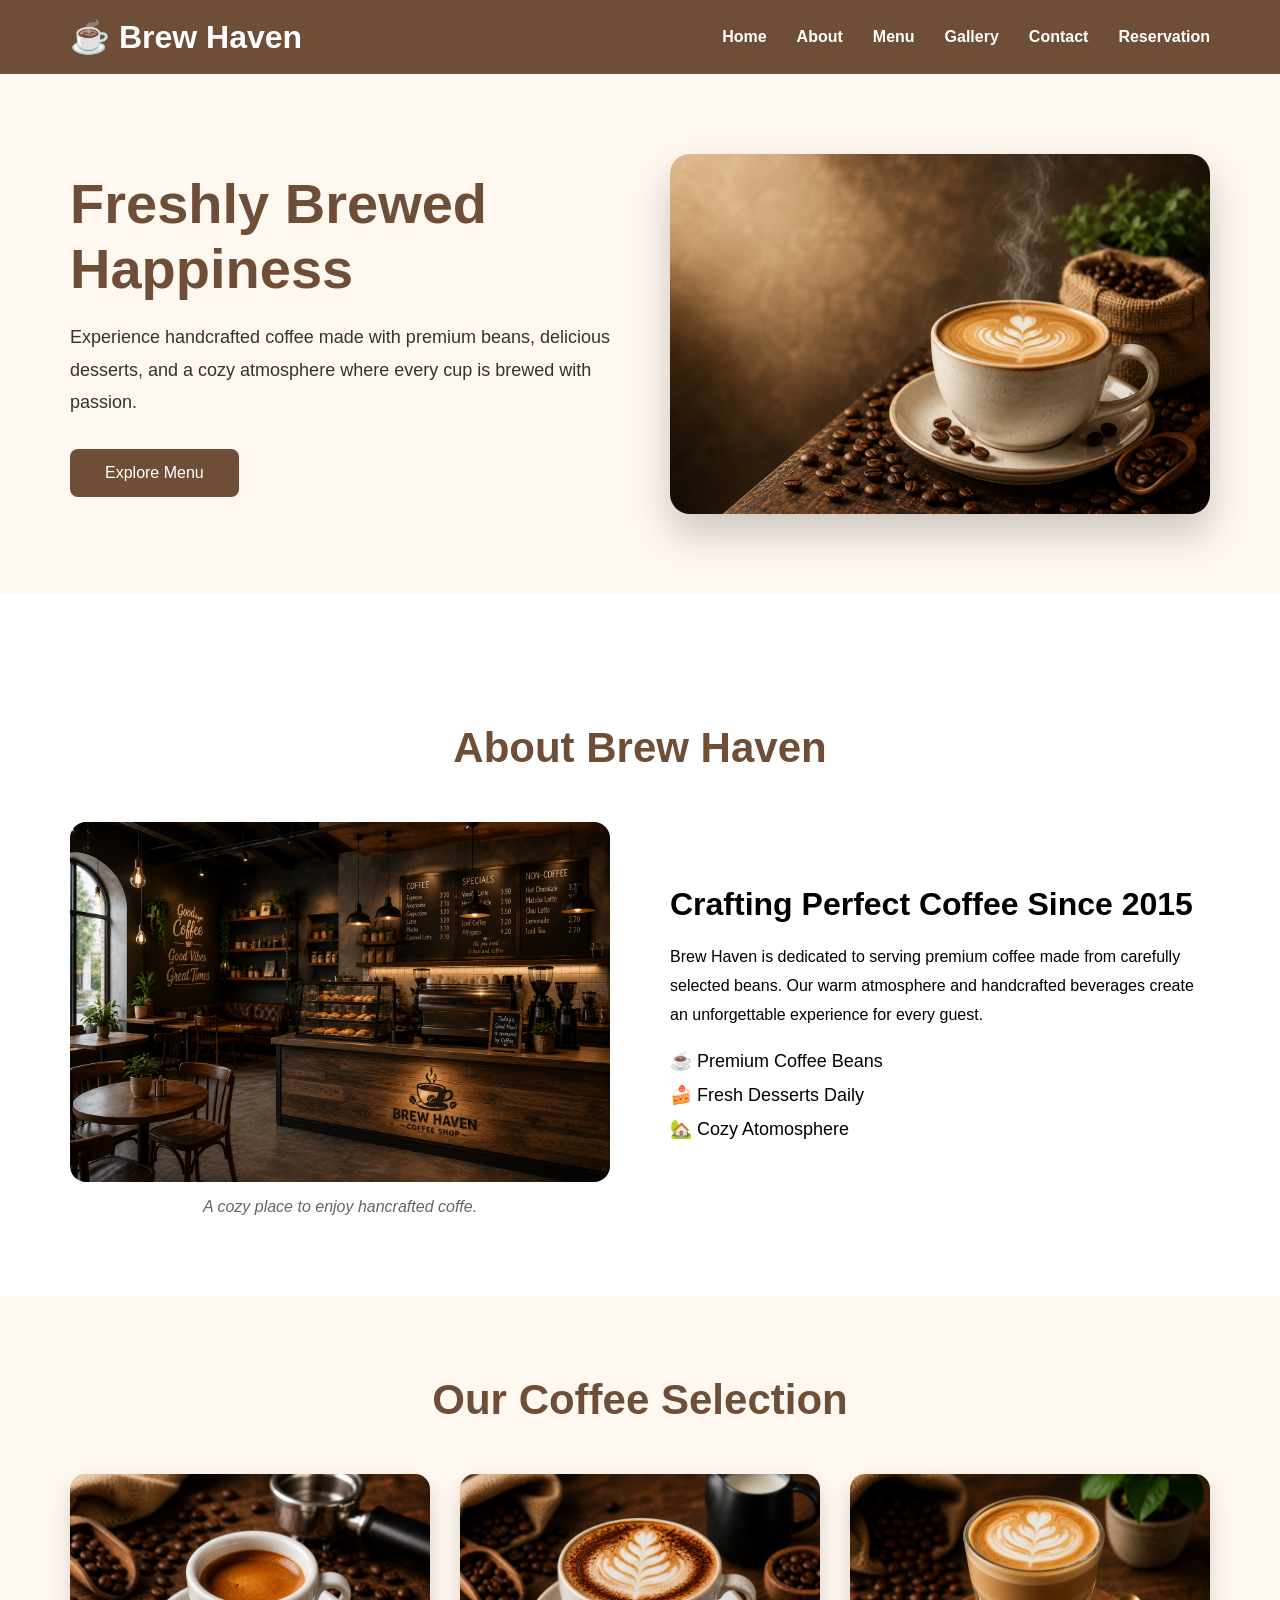
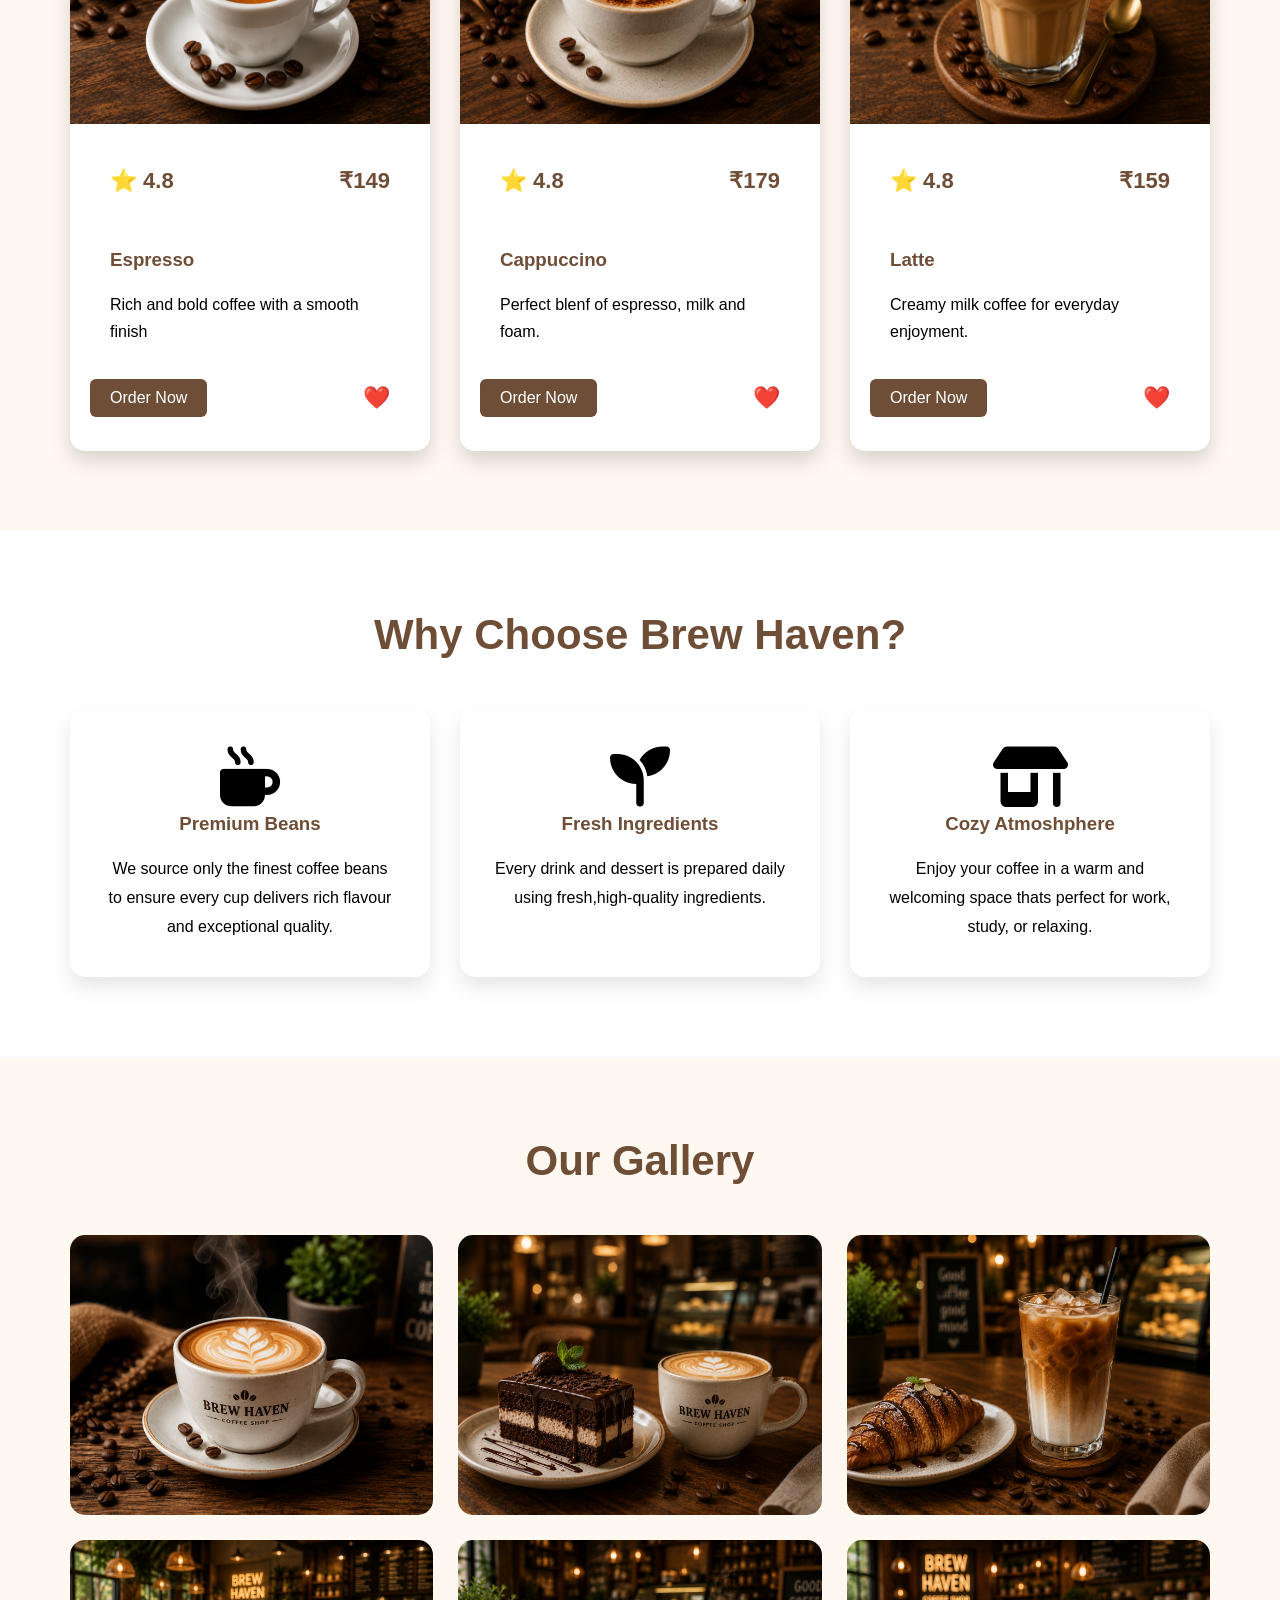
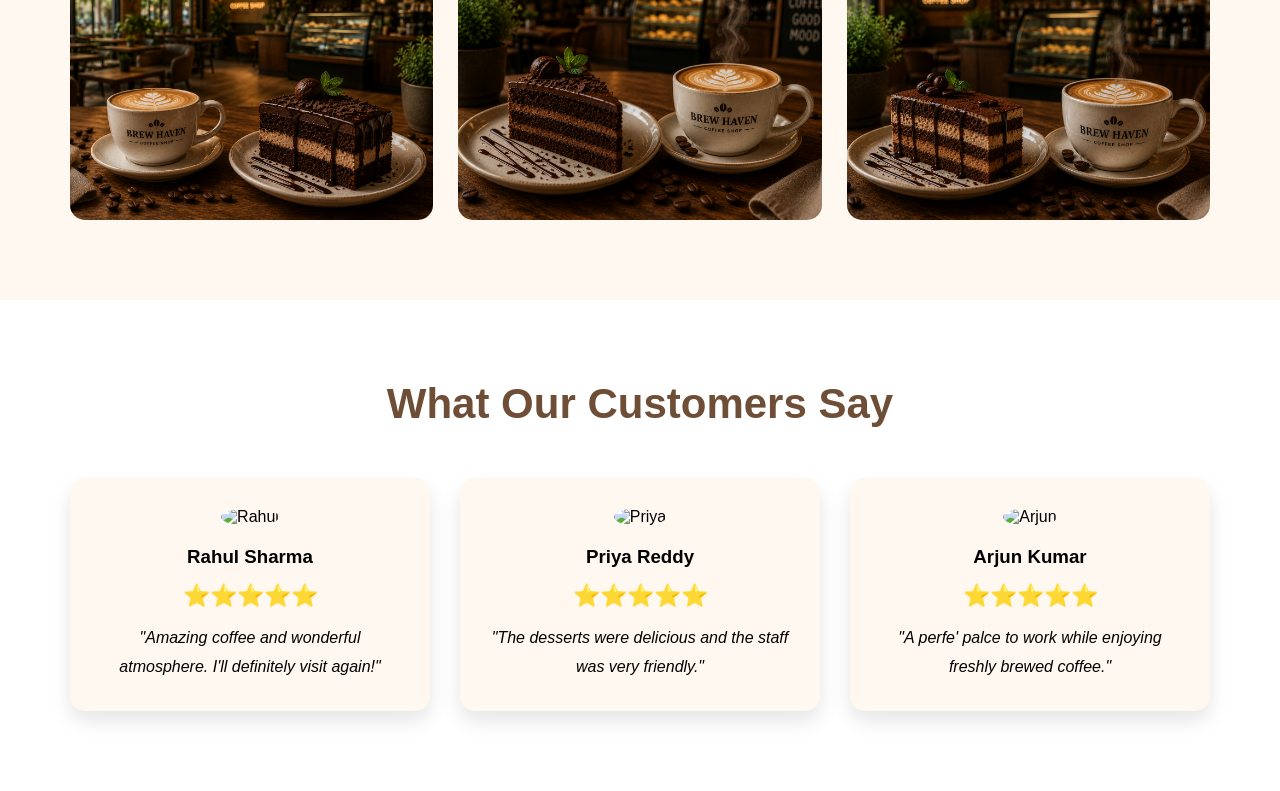
==== index.html @ 947d4f45 "feat: Added testimonials section layout" ====
<!DOCTYPE html>
<html lang="en">

<head>
    <!--Character Encoding-->
    <meta charset="UTF-8">

    <!--Responsive Design-->
    <meta name="viewport" content="width=device-width, initial-scale=1.0">

    <!--Website Title-->
    <title>Brew Haven | Coffe Shop</title>

    <!--CSS File-->
    <link rel="stylesheet" href="css/style.css">

    <!-- Font Awesome Icons -->
    <link rel="stylesheet"
      href="https://cdnjs.cloudflare.com/ajax/libs/font-awesome/6.7.2/css/all.min.css">

</head>

<body>

    <!-- =======================
           Header Section
        ======================= -->

    <header>
        <div class="logo">
            <h1>☕ Brew Haven</h1>
        </div>
        <nav>
            <ul>
                <li><a href="index.html">Home</a></li>
                <li><a href="about.html">About</a></li>
                <li><a href="menu.html">Menu</a></li>
                <li><a href="gallery.html">Gallery</a></li>
                <li><a href="contact.html">Contact</a></li>
                <li><a href="reservation.html">Reservation</a></li>
            </ul>
        </nav>
    </header>


    <!-- =======================
           Hero Section
        ======================= -->

    <section class="hero">

        <!-- Left Side-->
        <div class="hero-content">

            <h2>Freshly Brewed Happiness</h2>

            <p>
                Experience handcrafted coffee made with premium beans,
                delicious desserts, and a cozy atmosphere where every cup
                is brewed with passion.
            </p>

            <a href="menu.html" class="btn">
                Explore Menu
            </a>
        </div>

        <!-- Right Side-->
        <div class="hero-image">

            <img src="images/herobanner.png" alt="Cup of Coffee">

        </div>
    </section>

    <!-- =======================
           ABOUT SECTION
        ======================= -->

    <section class="about">

        <h2>About Brew Haven</h2>

        <article class="about-container">

            <figure class="about-image">

                <img src="images/about.png" alt="Coffee Shop Interior" />

                <figcaption>
                    A cozy place to enjoy hancrafted coffe.
                </figcaption>

            </figure>

            <div class="about-content">

                <h3>Crafting Perfect Coffee Since 2015</h3>

                <p>
                    Brew Haven is dedicated to serving premium coffee made from
                    carefully selected beans. Our warm atmosphere and handcrafted
                    beverages create an unforgettable experience for every guest.
                </p>

                <ul>

                    <li>☕ Premium Coffee Beans</li>

                    <li>🍰 Fresh Desserts Daily</li>

                    <li>🏡 Cozy Atomosphere</li>

                </ul>

            </div>

        </article>


    </section>


    <!-- =======================
           MENU SECTION
        ======================= -->

    <section class="menu">

        <h2>Our Coffee Selection</h2>

        <div class="menu-grid">

            <div class="menu-card">

                <img src="images/espresso.png" alt="Espresso" />

                <div class="menu-content">

                    <div class="menu-info">

                        <span class="rarting">⭐ 4.8</span>

                        <span class="price">₹149</span>

                    </div>

                    <h3>Espresso</h3>

                    <p>Rich and bold coffee with a smooth finish</p>

                    <div class="menu-footer">

                        <a href="#" class="order-btn">
                            Order Now
                        </a>

                        <span class="heart">❤️</span>

                    </div>

                </div>

            </div>

            <div class="menu-card">

                <img src="images/cappuccino.png" alt="Cappuccino" />

                <div class="menu-content">

                    <div class="menu-info">

                        <span class="rarting">⭐ 4.8</span>

                        <span class="price">₹179</span>

                    </div>

                    <h3>Cappuccino</h3>

                    <p>Perfect blenf of espresso, milk and foam.</p>

                    <div class="menu-footer">

                        <a href="#" class="order-btn">
                            Order Now
                        </a>

                        <span class="heart">❤️</span>

                    </div>

                </div>

            </div>

            <div class="menu-card">

                <img src="images/latte.png" alt="Latte" />

                <div class="menu-content">

                    <div class="menu-info">

                        <span class="rarting">⭐ 4.8</span>

                        <span class="price">₹159</span>

                    </div>

                    <h3>Latte</h3>

                    <p>Creamy milk coffee for everyday enjoyment.</p>

                    <div class="menu-footer">

                        <a href="#" class="order-btn">
                            Order Now
                        </a>

                        <span class="heart">❤️</span>

                    </div>

                </div>

            </div>


        </div>


    </section>

    <!-- =======================
                WHY CHOOSE US
          ======================= -->


    <section class="features">

        <h2>Why Choose Brew Haven?</h2>

        <div class="feature-container">

            <article class="feature-card">

                <div class="feature-icon">
                    <i class="fa-solid fa-mug-hot"></i>
                </div>

                <h3>Premium Beans</h3>

                <p>
                    We source only the finest coffee beans to ensure every cup
                    delivers rich flavour and exceptional quality.
                </p>
            </article>

            <article class="feature-card">

                <div class="feature-icon">
                    <i class="fa-solid fa-seedling"></i>
                </div>

                <h3>Fresh Ingredients</h3>

                <p>
                    Every drink and dessert is prepared daily
                    using fresh,high-quality ingredients.
                </p>


            </article>

            <article class="feature-card">

                <div class="feature-icon">
                    <i class="fa-solid fa-shop"></i>
                </div>

                <h3>Cozy Atmoshphere</h3>

                <p>
                    Enjoy your coffee in a warm and welcoming space
                    thats perfect for work, study, or relaxing.
                </p>

            </article>

        </div>

    </section>


        <!-- =======================
               GALLERY SECTION
        ======================= -->

        <section class="gallery">

            <h2>Our Gallery</h2>

            <div class="gallery-grid">


                <figure class="gallery-item">

                    <img src="./images/gallery1.png" alt="Coffee Cup"/>

                    <div class="overlay">

                        <h3>Coffee Cup</h3>

                    </div>

                </figure>

                <figure class="gallery-item">

                    <img src="./images/gallery2.png" alt="Coffee Dessert"/>
                    
                    <div class="overlay">

                        <h3>Coffee Dessert</h3>

                    </div>

                </figure>

                <figure class="gallery-item">

                    <img src="./images/gallery3.png" alt="Coffee Shop"/>
                    
               <div class="overlay">

                        <h3>Coffee Shop</h3>

                    </div>
               
                </figure>

                <figure class="gallery-item">

                    <img src="./images/gallery4.png" alt="Barista"/>
                 
                    <div class="overlay">

                        <h3>Barista</h3>

                    </div>

                </figure>

                <figure class="gallery-item">

                    <img src="./images/gallery5.png" alt="Coffee Beans"/>
                    
                    <div class="overlay">

                        <h3>Coffee Beans</h3>

                    </div>

                </figure>

                <figure class="gallery-item">

                    <img src="./images/gallery6.png" alt="Interior"/>
                    
                    <div class="overlay">

                        <h3>Interior</h3>

                    </div>

                </figure>
            </div>

        </section>


      <!-- =======================
                TESTIMONIALS
        ======================= -->

        <section class="testimonials">

            <h2>What Our Customers Say</h2>

            <div class="testimonial-container">

                <article class="testimonial-card">

                    <img src="" alt="Rahul"/>

                    <h3>Rahul Sharma</h3>

                    <div class="stars">

                        ⭐⭐⭐⭐⭐

                    </div>

                <blockquote>

                    "Amazing coffee and wonderful atmosphere.
                    I'll definitely visit again!"

                </blockquote>

                </article>

                <article class="testimonial-card">

                    <img src="" alt="Priya"/>

                    <h3>Priya Reddy</h3>

                    <div class="stars">

                        ⭐⭐⭐⭐⭐

                    </div>

                <blockquote>

                    "The desserts were delicious and the
                    staff was very friendly."

                </blockquote>

                </article>

                <article class="testimonial-card">

                    <img src="" alt="Arjun"/>

                    <h3>Arjun Kumar</h3>

                    <div class="stars">

                        ⭐⭐⭐⭐⭐

                    </div>

                <blockquote>

                    "A perfe' palce to work while enjoying
                    freshly brewed coffee."

                </blockquote>

                </article>

            </div>

        </section>

</body>

</html>
---- css/style.css ----
/* =======================
        CSS RESET
======================== */

*{
    margin: 0;
    padding: 0;
    box-sizing: border-box  ;
}

body{
    font-family: Arial, Helvetica, sans-serif;
}

/* =======================
        CSS VARIABLES
======================== */

:root{
    --primary-color: #6F4E37;
    --secondary-color: #D4A373;
    --light-color: #FFF8F0;
    --dark-color: #2C1810;
    --text-color: #333333;
}

/* =======================
        HEADER
======================== */

header{
    background-color: var(--primary-color);
    display: flex;
    justify-content: space-between;
    align-items: center;
    padding: 18px 70px;
}

.logo h1{
    color: white;
    font-size: 32px;
}

/* =======================
        NAVIGATION
======================== */


nav ul {
    display: flex;
    justify-content: center;
    align-items: center;
    gap: 30px;
    list-style: none;
}

nav ul li a {
    text-decoration: none;
    color: white;
    font-weight: 600;
    transition: 0.3s;
}

/* =======================
        LOGO
======================== */

.logo{
    display: flex;
    align-items: center;
    gap: 12px;
}

.logo img {
    width: 48px;
    height: 48px;
    object-fit:contain;
}

/* =======================
       HERO SECTION
======================== */

.hero{
    display: flex;
    justify-content: space-between;
    align-items: center;
    padding: 80px 70px;
    gap:60px;
    background-color: var(--light-color);
    overflow: hidden;
}

.hero-content{
    flex:1;
}

.hero-image{
    flex:1;
}

.hero-image img {
    width: 100%;
    max-width: 550px;
    display:block;
    margin: auto;
    border-radius: 20px;
    box-shadow: 0 20px 40px rgba(0,0,0,0.2);
    transition: 0.4s;
}

.hero-content h2 {
    font-size: 56px;
    color: var(--primary-color);
    margin-bottom: 20px;
}

.hero-content p {
    font-size: 18px;
    line-height: 1.8;
    margin-bottom: 30px;
    color: var(--text-color);
}

.btn{
    display: inline-block;
    background-color: var(--primary-color);
    color: white;
    text-decoration: none;
    padding: 15px 35px;
    border-radius: 8px;
    transition: 0.3s;
}

.btn:hover{
    background-color: var(--dark-color);
    transform: translateY(-3px);
}

.hero-image img:hover{
    transform: scale(1.05);
}

/* =======================
       ABOUT SECTION
======================== */

.about{
    padding: 80px 70px;
    background-color: white;
}

.about h2{
    text-align: center;
    font-size: 42px;
    color: var(--primary-color);
    margin: 50px;
}

.about-container{
    display: flex;
    align-items: center;
    gap:60px;
}

.about-image,
.about-content{
flex: 1;
}

.about-image img{
    width: 100%;
    border-radius: 16px;
}

.about-image figcaption{
    margin-top: 12px;
    text-align: center;
    font-style: italic;
    color:#666;
}

.about-content h3{
    font-size: 32px;
    margin-bottom: 20px;
}

.about-content p{
    line-height: 1.8;
    margin-bottom: 20px;
}

.about-content ul{
    list-style: none;
}

.about-content li{
    margin-bottom: 12px;
    font-size: 18px;
}


/* =======================
       MENU SECTION
======================== */

.menu{
    padding: 80px 70px;
    background-color: var(--light-color);
}

.menu h2{
    text-align: center;
    color: var(--primary-color);
    font-size: 42px;
    margin-bottom: 50px;
}

.menu-grid{
    display:grid;
    grid-template-columns: repeat(3,1fr);
    gap:30px
}

.menu-card{
    background-color: white;
    border-radius: 15px;
    overflow: hidden;
    box-shadow: 0 10px 20px rgba(0,0,0,0.15);
    transition: 0.3s;
}

.menu-card:hover{
    transform: translateY(-10px);
}

.menu-card img{
    width: 100%;
    height: 250px;
    object-fit:cover;

}

.menu-card h3{
    padding: 20px;
    color: var(--primary-color);
}

.menu-card p{
    padding: 0 20px;
    line-height: 1.7;
}

.menu-card span{
    display: block;
    padding: 20px;
    font-size: 22px;
    font-weight: bold;
    color: var(--primary-color);
}


/* =======================
    MENU CARD CONTENT
======================== */

.menu-content{
    padding:20px;
}

.menu-info{
    display: flex;
    justify-content: space-between;
    align-items: center;
    margin-bottom: 15px;
}

.rating{
    color: #f4b400;
    font-weight: bold;
}

.price{
    color: var(--primary-color);
    font-size: 20px;
    font-weight: bold;
}

.menu-content p{
    margin-bottom: 20px;
    line-height: 1.7;
}

 .menu-footer{
    display: flex;
    justify-content: space-between;
    align-items: center;
 }

 .order-btn{
    background-color: var(--primary-color);
    color:white;
    text-decoration: none;
    padding:10px 20px;
    border-radius: 6px;
    transition:0.3s;
 }

 .order-btn:hover{
    background-color: var(--dark-color);
 }

.heart{
    font-size: 22px;
    cursor: pointer;
}


/* =======================
     WHY CHOOSE US
======================== */

.features{
    padding:80px 70px;
    background-color: white;
}

.features h2 {
    text-align: center;
    color: var(--primary-color);
    font-size: 42px;
    margin-bottom: 50px;
}

.feature-container {
    display: flex;
    gap: 30px;
}

.feature-card {
    flex: 1;
    background: #fff;
    padding: 35px;
    border-radius: 15px;
    text-align: center;
    box-shadow: 0 10px 20px rgba(0,0,0,0.1);
    transition: 0.3s;
}

.feature-card:hover {
    transform: translateY(-10px);
}

.feature-icon {
    font-size: 60px;
    color:var(--primary-color)
    margin-bottom: 20px;
    transition:0.3s;
}

.feature-card:hover .feature-icon{
    transform: scale(1.2);
}

.feature-card h3 {
    color: var(--primary-color);
    margin-bottom: 20px;
}

.feature-card p {
    line-height: 1.8;
}


/* =======================
    GALLERY SECTION
======================== */

.gallery{
    padding: 80px 70px;
    background-color: var(--light-color);
}

.gallery h2{
    text-align: center;
    font-size: 42px;
    color: var(--primary-color);
    margin-bottom: 50px;
}

.gallery-grid{
    display: grid;
    grid-template-columns: repeat(3,1fr);
    gap: 25px;
}

.gallery-item{
    overflow: hidden;
    border-radius: 15px;
    position: relative;
    cursor: pointer;
}

.overlay{
    position: absolute;
    bottom: 0;
    left:0;
    width: 100%;
    background:rgba(0,0,0,0.7);
    color: white;
    padding: 20px;
    opacity: 0;
    transform: translateY(100%);
    transition: 0.4s;
}

.gallery-item:hover .overlay{
    opacity: 1;
    transform: translateY(0);
}

.gallery-item img{
    width: 100%;
    height: 280px;
    object-fit: cover;
    display: block;
    transition: 0.5s;
}

.gallery-item:hover img{
    transform: scale(1.1);
}


/* =======================
       TESTIMONIALS
======================== */


.testimonials{
    padding: 80px 70px;
    background: white;
}

.testimonials h2{
    text-align: center;
    font-size: 42px;
    color: var(--primary-color);
    margin-bottom: 50px;
}

.testimonial-container{
    display: flex;
    gap: 30px;
}

.testimonial-card{
    flex: 1;
    background-color: var(--light-color);
    padding: 30px;
    text-align: center;
    border-radius: 15px;
    box-shadow: 0 10px 20px rgba(0,0,0,0.1);
    transition: 0.3s;
}

.testimonial-card:hover{
    transform: translateY(-10px);
}

.testimonial-card img{
    width: 100%;
    height: 100px;
    border-radius: 50%;
    object-fit: cover;
    margin-bottom: 20px;
}

.stars{
    color:gold;
    font-size: 22px;
    margin:15px 0;
}

blockquote{
    font-style: italic;
    line-height: 1.8;
}

/* =======================
    PAGE PLACEHOLDER
======================== */

.page-banner{
    padding: 120px 20px;
    text-align: center;
    background-color: var(--light-color);
}

.page-banner h2{
    font-size: 48px;
    color:var(--primary-color);
    margin-bottom: 20px;
}

.page-banner p{
    font-size: 20px;
}

footer{
    background-color: var(--primary-color);
    color: white;
    text-align: center;
    padding: 20px;
}
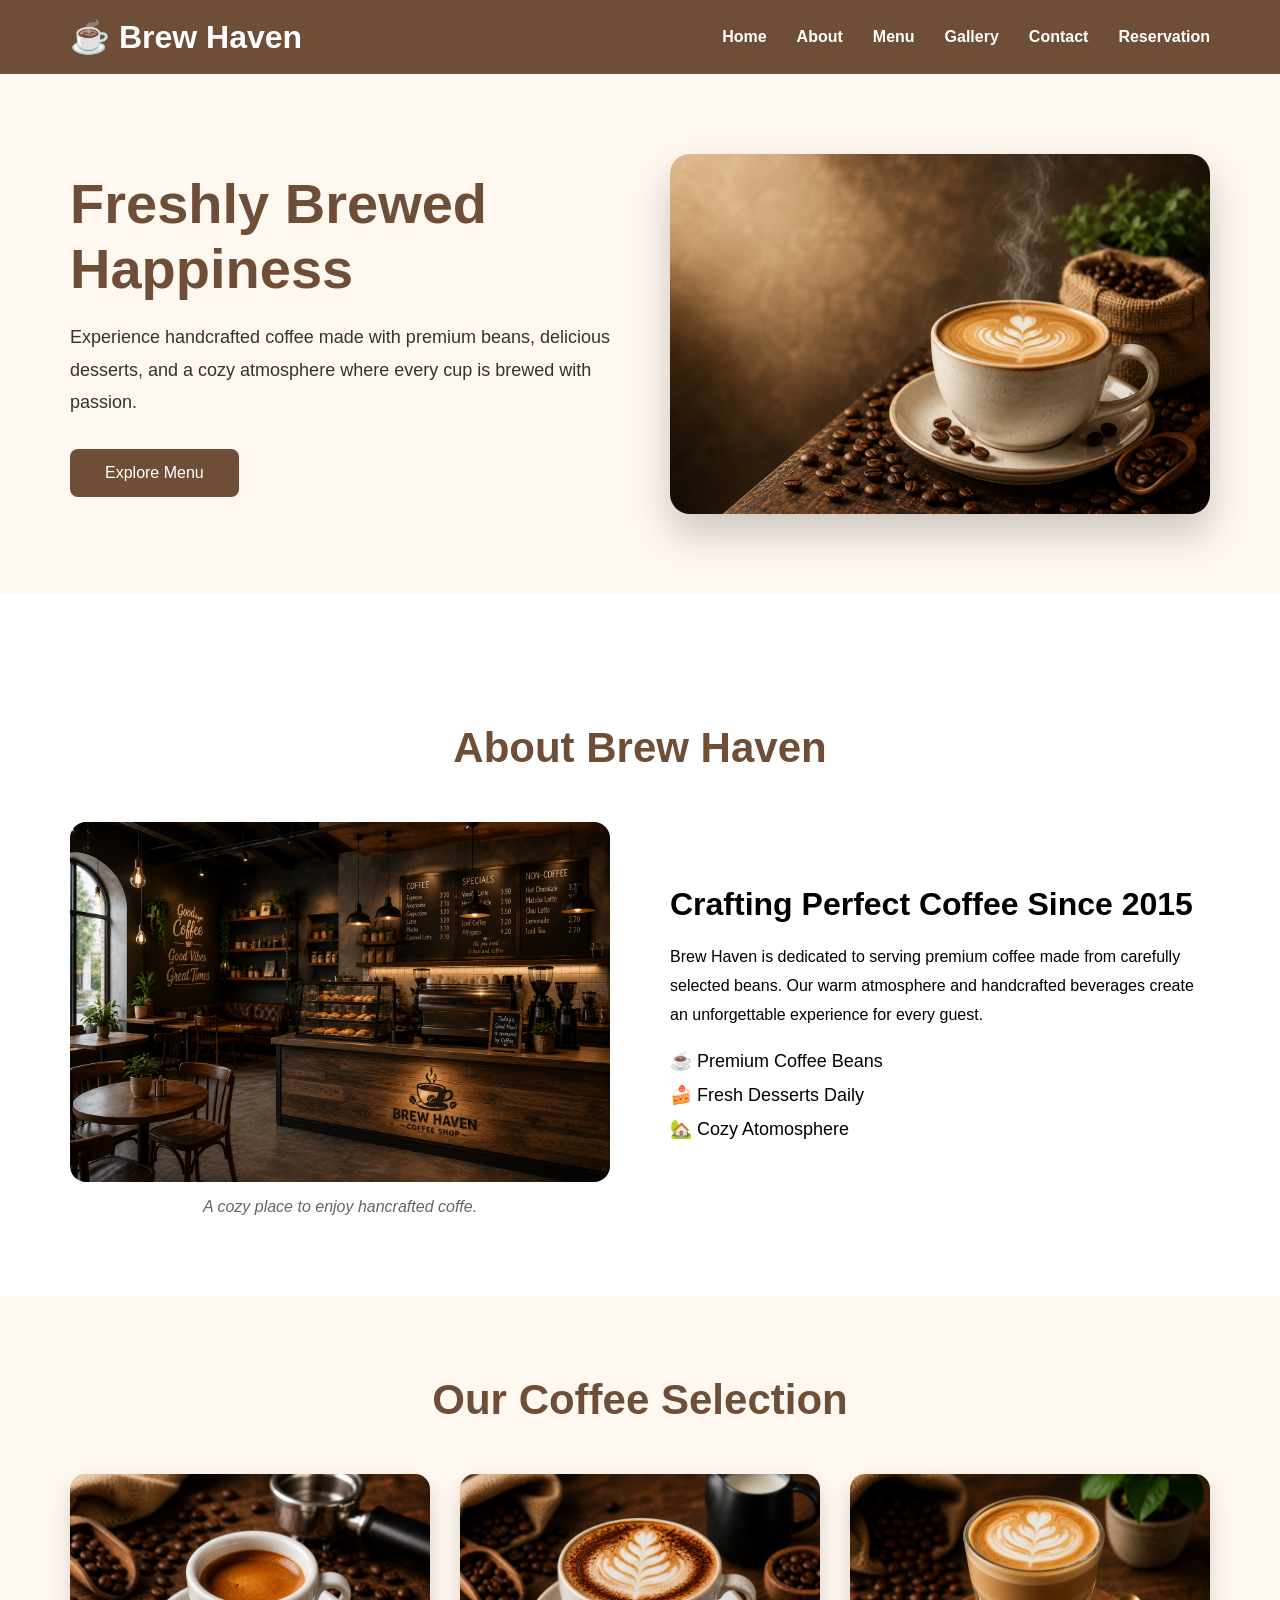
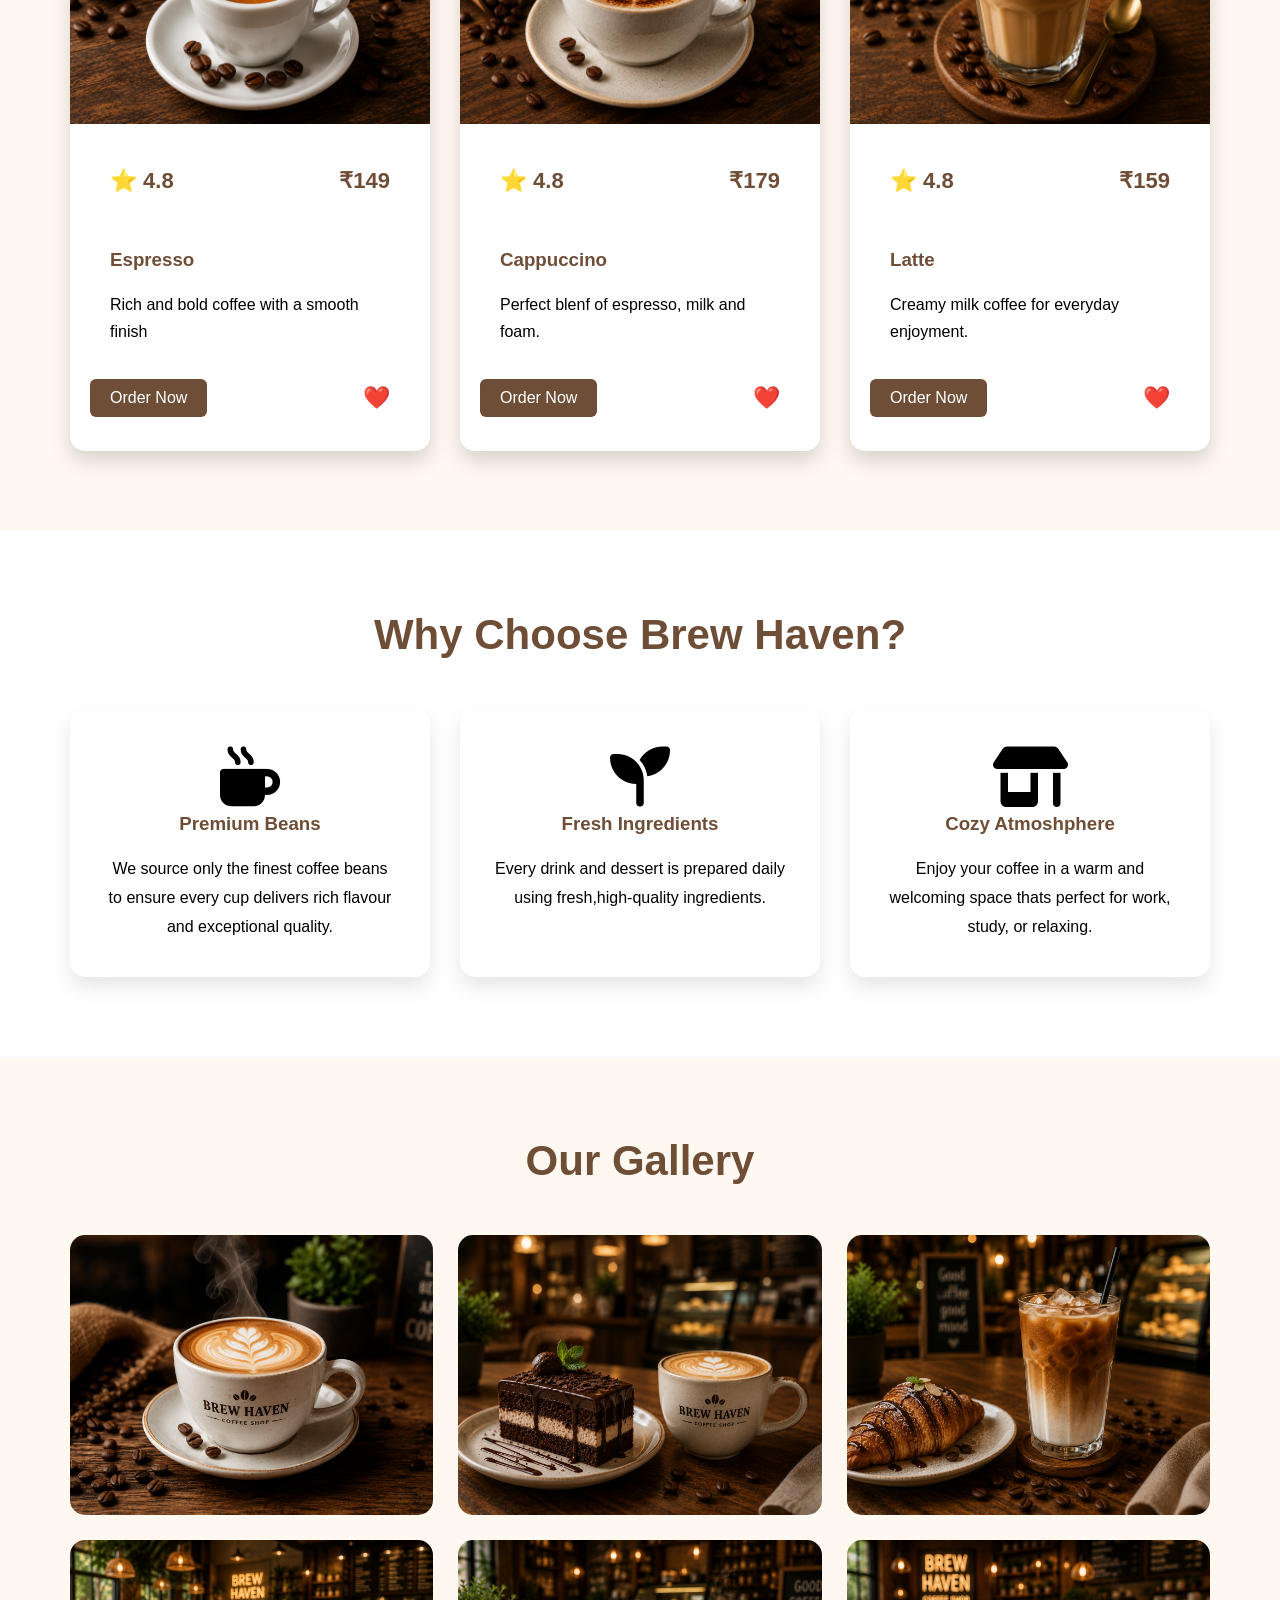
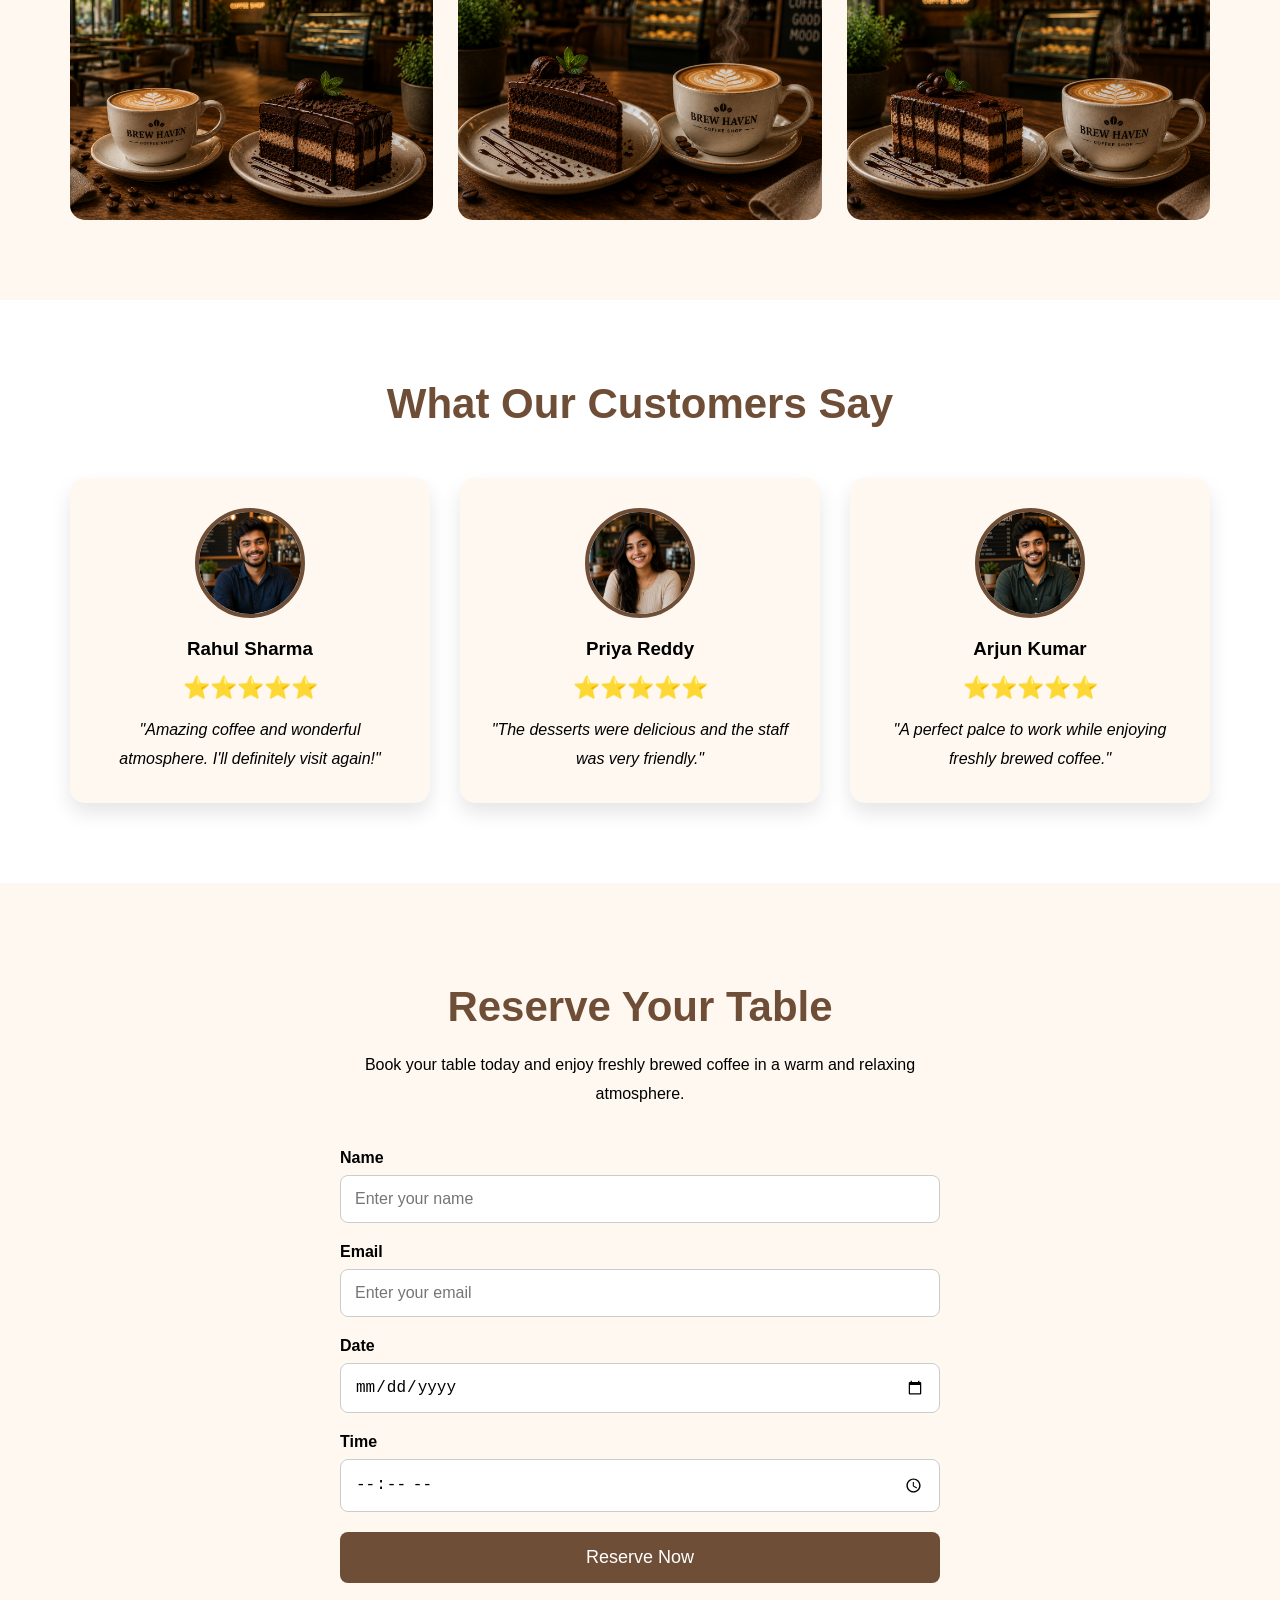
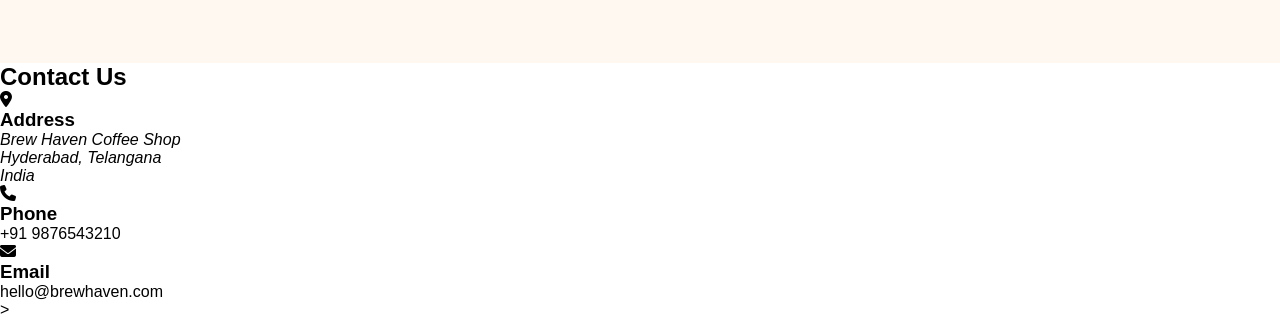
==== commit 3cdc0ef4: "feat: Added reservation preview section and customized testimonials" ====
--- a/index.html
+++ b/index.html
@@ -393,7 +393,7 @@
 
                 <article class="testimonial-card">
 
-                    <img src="" alt="Rahul"/>
+                    <img src="./images/customer1.png" alt="Rahul"/>
 
                     <h3>Rahul Sharma</h3>
 
@@ -414,7 +414,7 @@
 
                 <article class="testimonial-card">
 
-                    <img src="" alt="Priya"/>
+                    <img src="./images/customer2.png" alt="Priya"/>
 
                     <h3>Priya Reddy</h3>
 
@@ -435,7 +435,7 @@
 
                 <article class="testimonial-card">
 
-                    <img src="" alt="Arjun"/>
+                    <img src="./images/customer3.png" alt="Arjun"/>
 
                     <h3>Arjun Kumar</h3>
 
@@ -447,7 +447,7 @@
 
                 <blockquote>
 
-                    "A perfe' palce to work while enjoying
+                    "A perfect palce to work while enjoying
                     freshly brewed coffee."
 
                 </blockquote>
@@ -458,6 +458,95 @@
 
         </section>
 
+    <!-- =======================
+          RESERVATION PREVIEW
+        ======================= -->
+
+        <section class="reservation">
+
+            <h2>Reserve Your Table</h2>
+
+            <p>
+                Book your table today and enjoy freshly brewed coffee
+                in a warm and relaxing atmosphere.
+            </p>
+
+            <form class="reservation-form">
+
+                <label for-="name">Name</label>
+
+                <input type="text" id="name" placeholder="Enter your name"/>
+
+                <label for="email">Email</label>
+
+                <input type="email" id="email" placeholder="Enter your email"/>
+
+                <label for="date">Date</label>
+
+                <input type="date" id="date"/>
+
+                <label for="time">Time</label>
+
+                <input type="time" id="time"/>
+
+                <button type="submit">
+                    Reserve Now
+                </button>
+
+            </form>
+
+        </section>
+
+
+
+      <!-- =======================
+            CONTACT PREVIEW
+        ======================= -->
+
+        <section class="contact-preview">
+
+            <h2>Contact Us</h2>
+
+            <div class="contact-container">
+
+                <div class="contact-card">
+
+                    <i class="fa-solid fa-location-dot"></i>
+
+                    <h3>Address</h3>
+
+                    <address>
+                        Brew Haven Coffee Shop<br>
+                        Hyderabad, Telangana<br>
+                        India
+                    </address>
+
+                </div>
+
+                <div class="contact-card">
+
+                    <i class="fa-solid fa-phone"></i>
+
+                    <h3>Phone</h3>
+
+                    <p>+91 9876543210</p>
+
+                </div>
+
+                <div class="contact-card">
+
+                    <i class="fa-solid fa-envelope"></i>
+
+                    <h3>Email</h3>
+
+                    <p>hello@brewhaven.com</p>>
+
+                </div>
+
+            </div>
+
+        </section>
+
 </body>
 
 </html>
--- a/css/style.css
+++ b/css/style.css
@@ -466,14 +466,17 @@
 
 .testimonial-card:hover{
     transform: translateY(-10px);
+    box-shadow: 0 20px 40px rgba(0,0,0,0.15);
 }
 
 .testimonial-card img{
-    width: 100%;
-    height: 100px;
+    width: 110px;
+    height: 110px;
     border-radius: 50%;
     object-fit: cover;
-    margin-bottom: 20px;
+    margin:0 auto 20px;
+    display: block;
+    border:4px solid var(--primary-color);
 }
 
 .stars{
@@ -487,6 +490,67 @@
     line-height: 1.8;
 }
 
+
+/* =======================
+    RESERVATION PREVIEW
+======================== */
+
+.reservation{
+    padding: 80px 70px;
+    background: var(--light-color);
+}
+
+.reservation h2{
+    text-align: center;
+    font-size: 42px;
+    color: var(--primary-color);
+    padding: 20px;
+}
+
+.reservation p{
+    text-align: center;
+    max-width: 600px;
+    margin:0 auto 40px;
+    line-height: 1.8;
+}
+
+.reservation-form{
+    max-width: 600px;
+    margin: auto;
+}
+
+.reservation-form label{
+    display: block;
+    margin-bottom: 8px;
+    font-weight: bold;
+}
+
+.reservation-form input{
+    width: 100%;
+    padding:14px;
+    margin-bottom: 20px;
+    border:1px solid #ccc;
+    border-radius: 8px;
+    font-size: 16px;
+}
+
+.reservation-form button{
+    width: 100%;
+    padding: 15px;
+    background: var(--primary-color);
+    color: white;
+    border: none;
+    border-radius: 8px;
+    font-size: 18px;
+    cursor: pointer;
+    transition: 0.3s;
+}
+
+.reservation-form button:hover {
+    background: var(--dark-color);
+}
+
+
 /* =======================
     PAGE PLACEHOLDER
 ======================== */
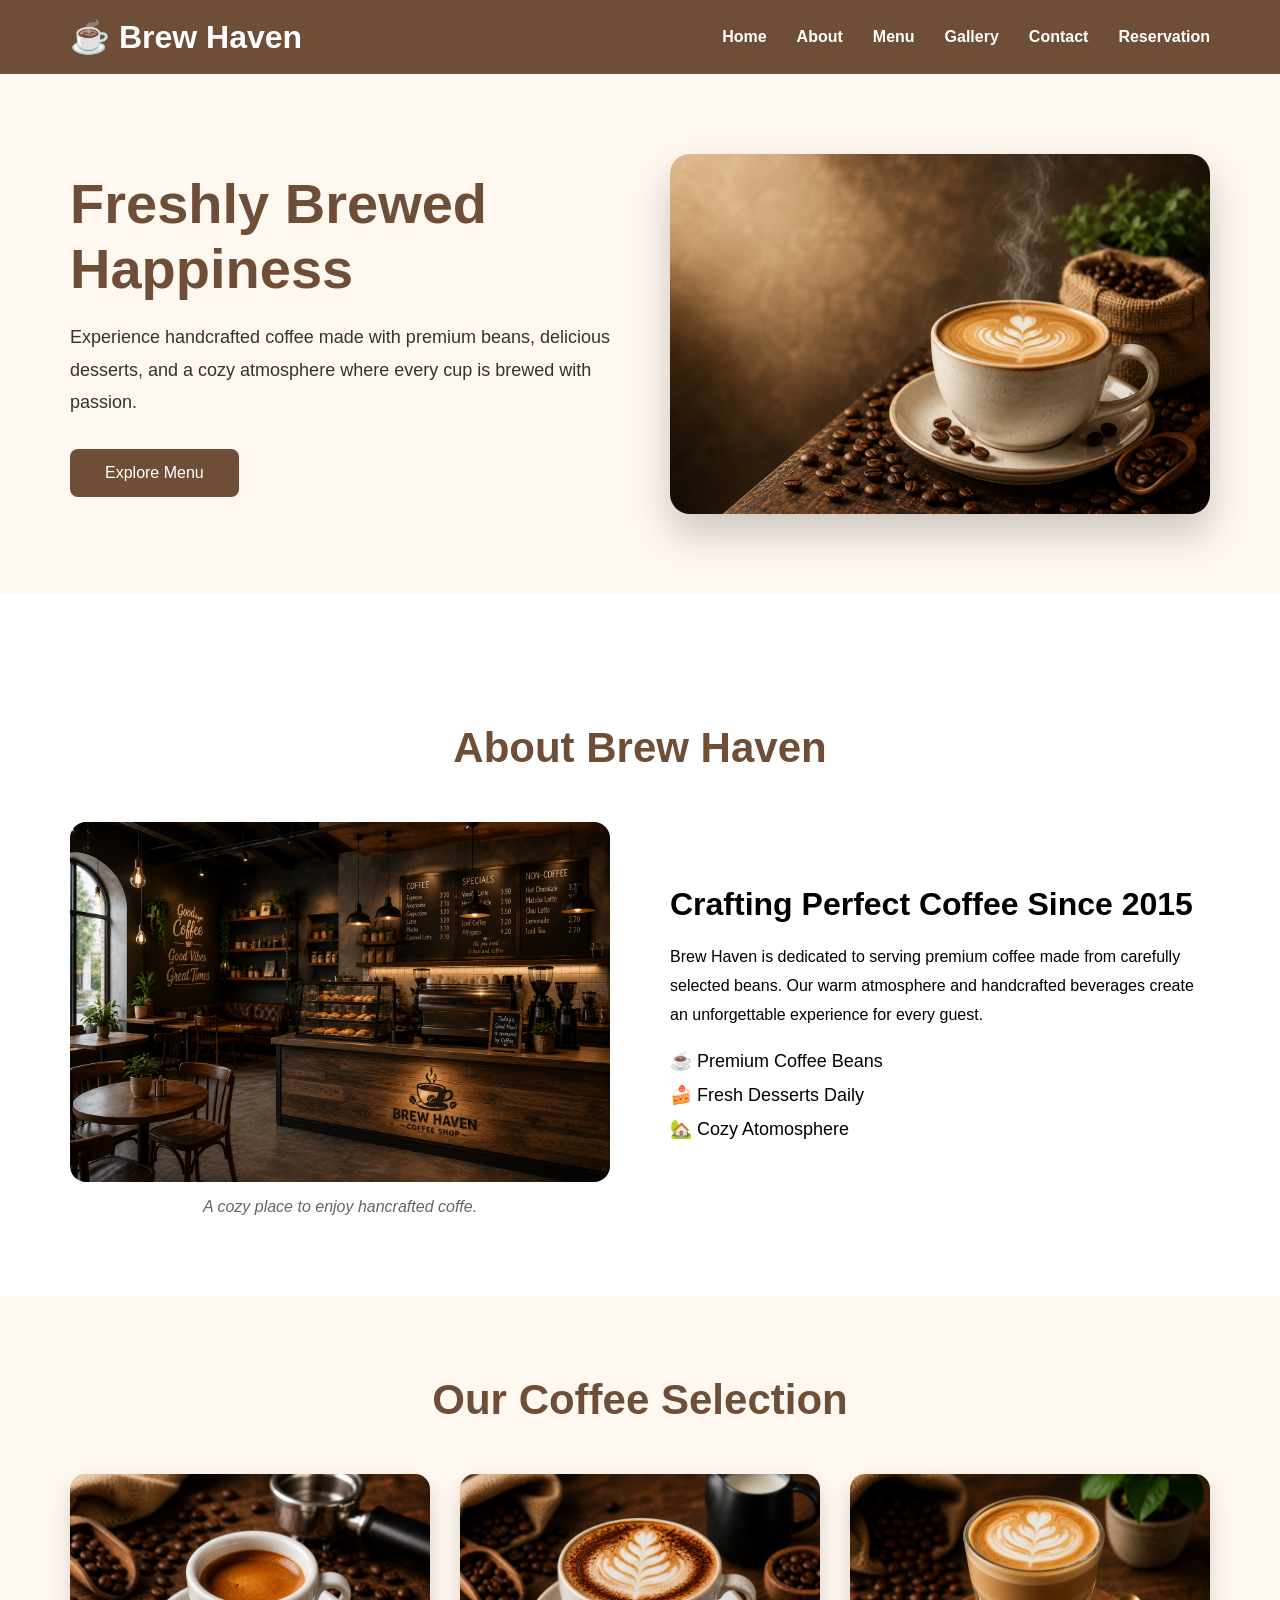
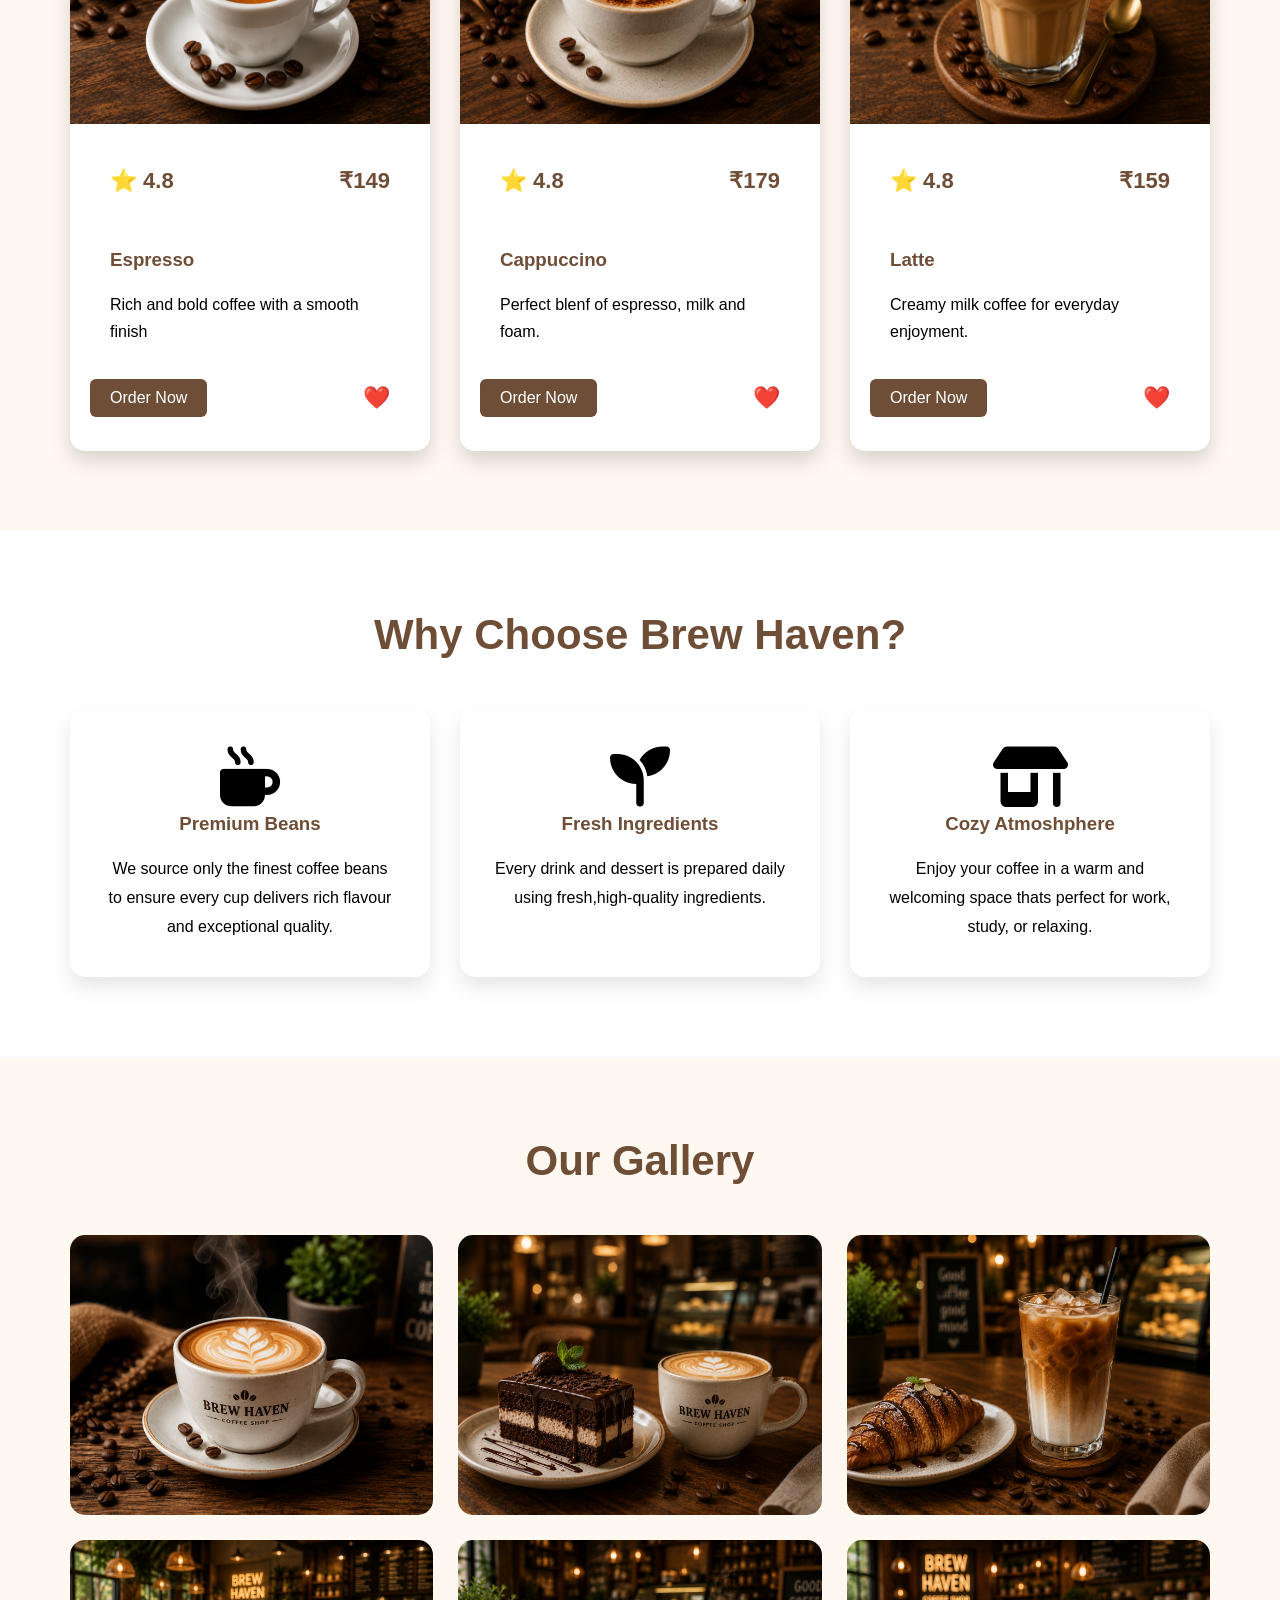
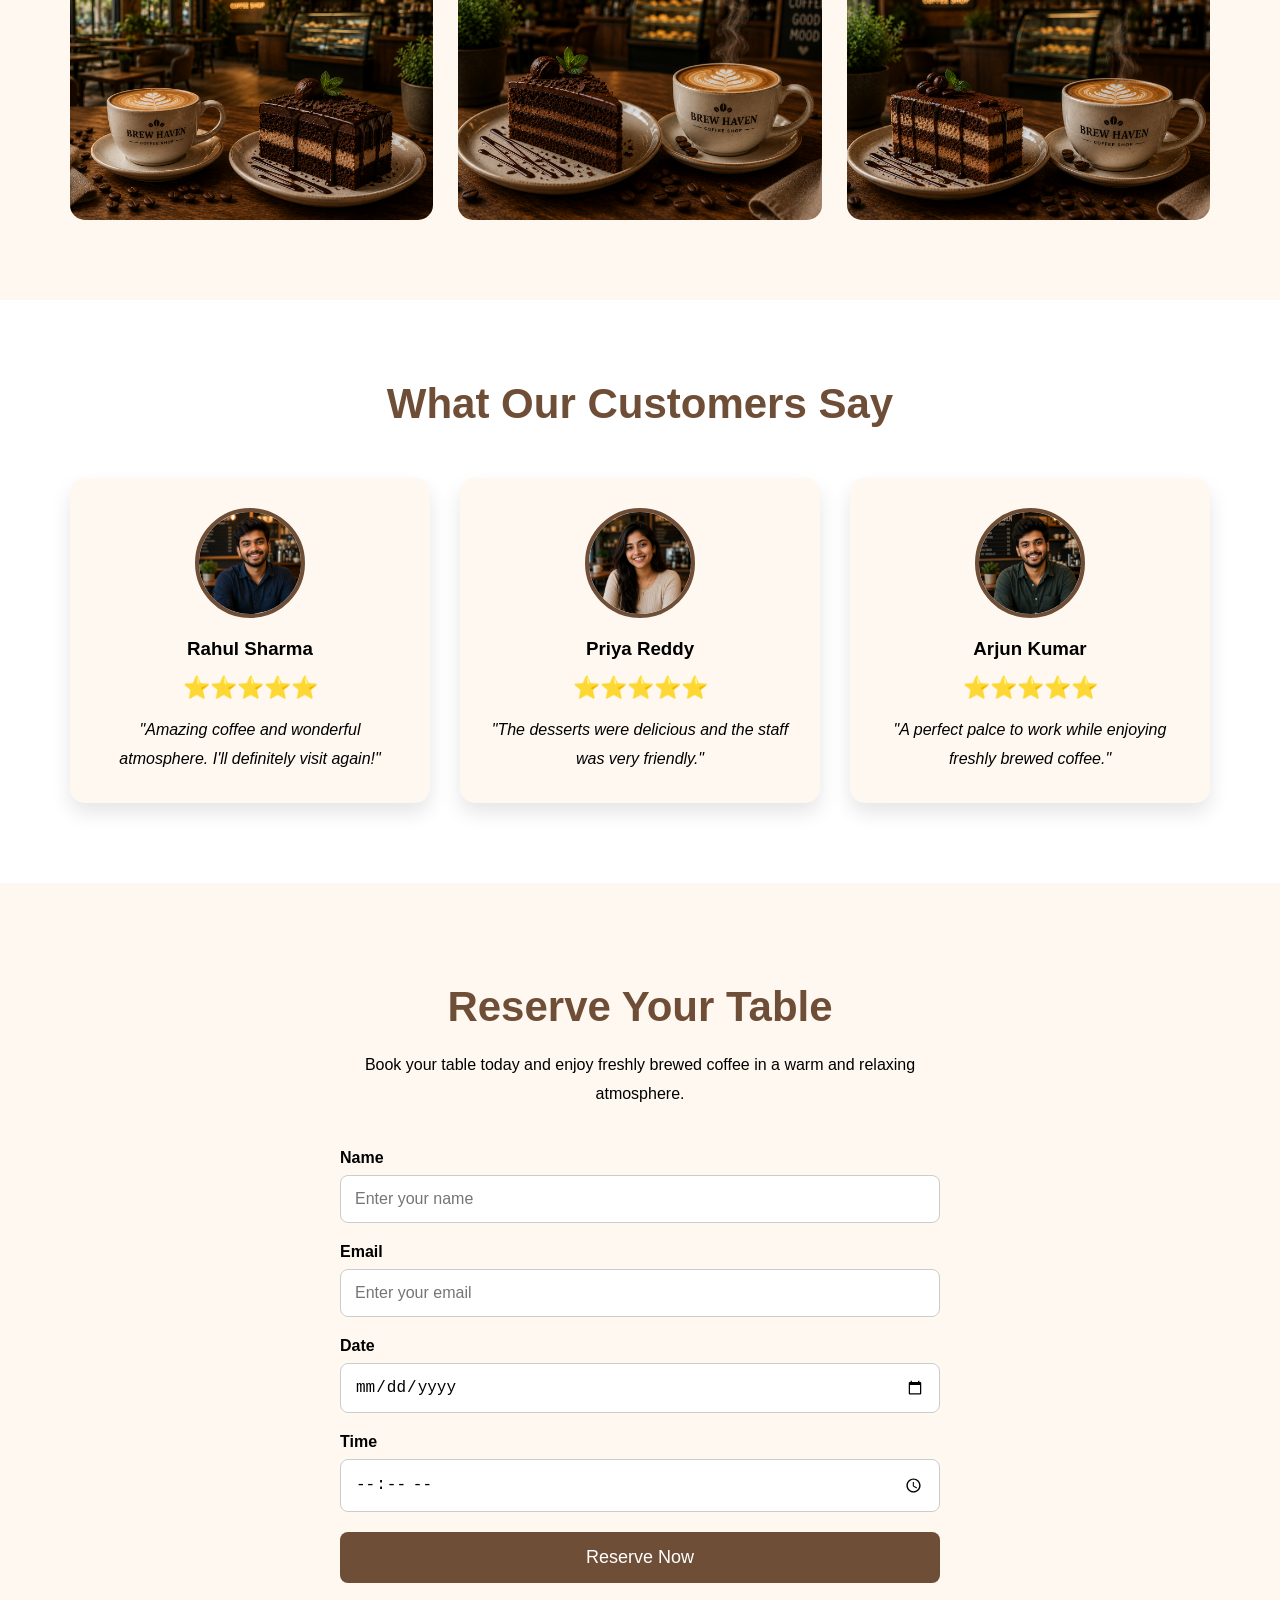
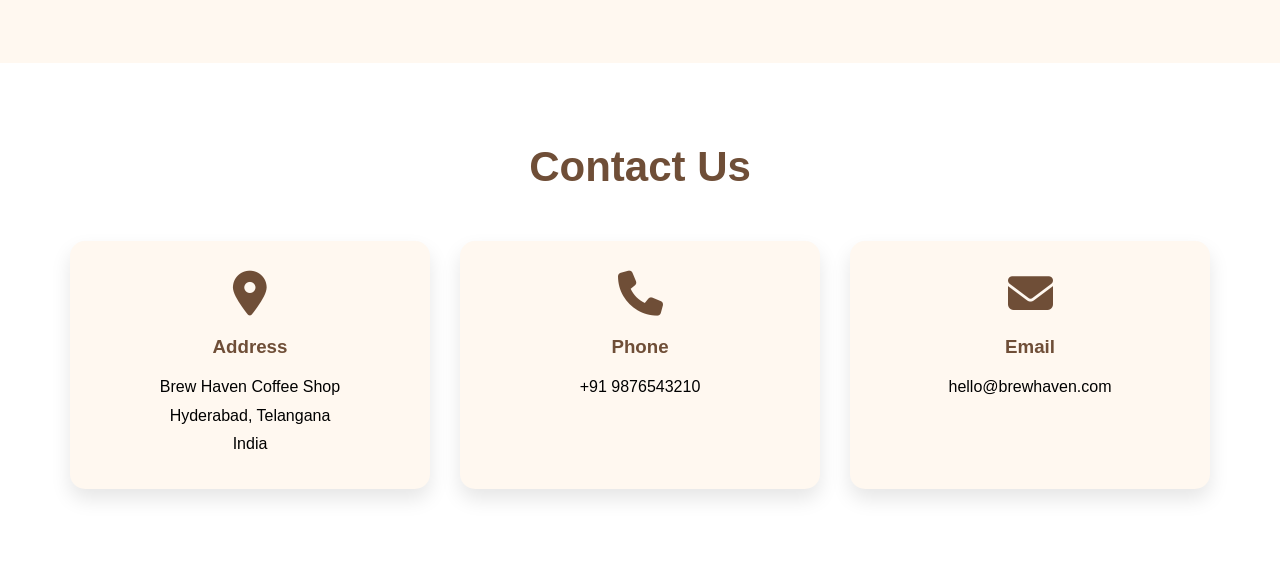
==== commit 42a281d9: "feat: Added contact preview section" ====
--- a/index.html
+++ b/index.html
@@ -539,7 +539,7 @@
 
                     <h3>Email</h3>
 
-                    <p>hello@brewhaven.com</p>>
+                    <p>hello@brewhaven.com</p>
 
                 </div>
 
--- a/css/style.css
+++ b/css/style.css
@@ -552,6 +552,58 @@
 
 
 /* =======================
+     CONTACT PREVIEW
+======================== */
+
+.contact-preview{
+    padding:80px 70px;
+    background: white;
+}
+
+.contact-preview h2{
+    text-align: center;
+    font-size: 42px;
+    margin-bottom: 50px;
+    color: var(--primary-color);
+}
+
+.contact-container{
+    display: flex;
+    justify-content: space-between;
+    gap: 30px;
+}
+
+.contact-card{
+    flex:1;
+    text-align: center;
+    padding: 30px;
+    background: var(--light-color);
+    border-radius: 15px;
+    box-shadow: 0 10px 20px rgba(0,0,0,0.1);
+    transition: 0.3s;
+}
+
+.contact-card:hover{
+    transform:translateY(-10px);
+}
+
+.contact-card i{
+    font-size: 45px;
+    color: var(--primary-color);
+    margin-bottom:20px;
+}
+
+.contact-card h3{
+    margin-bottom: 15px;
+    color: var(--primary-color);
+}
+
+.contact-card p,.contact-card address{
+    font-style: normal;
+    line-height: 1.8;
+}
+
+/* =======================
     PAGE PLACEHOLDER
 ======================== */
 
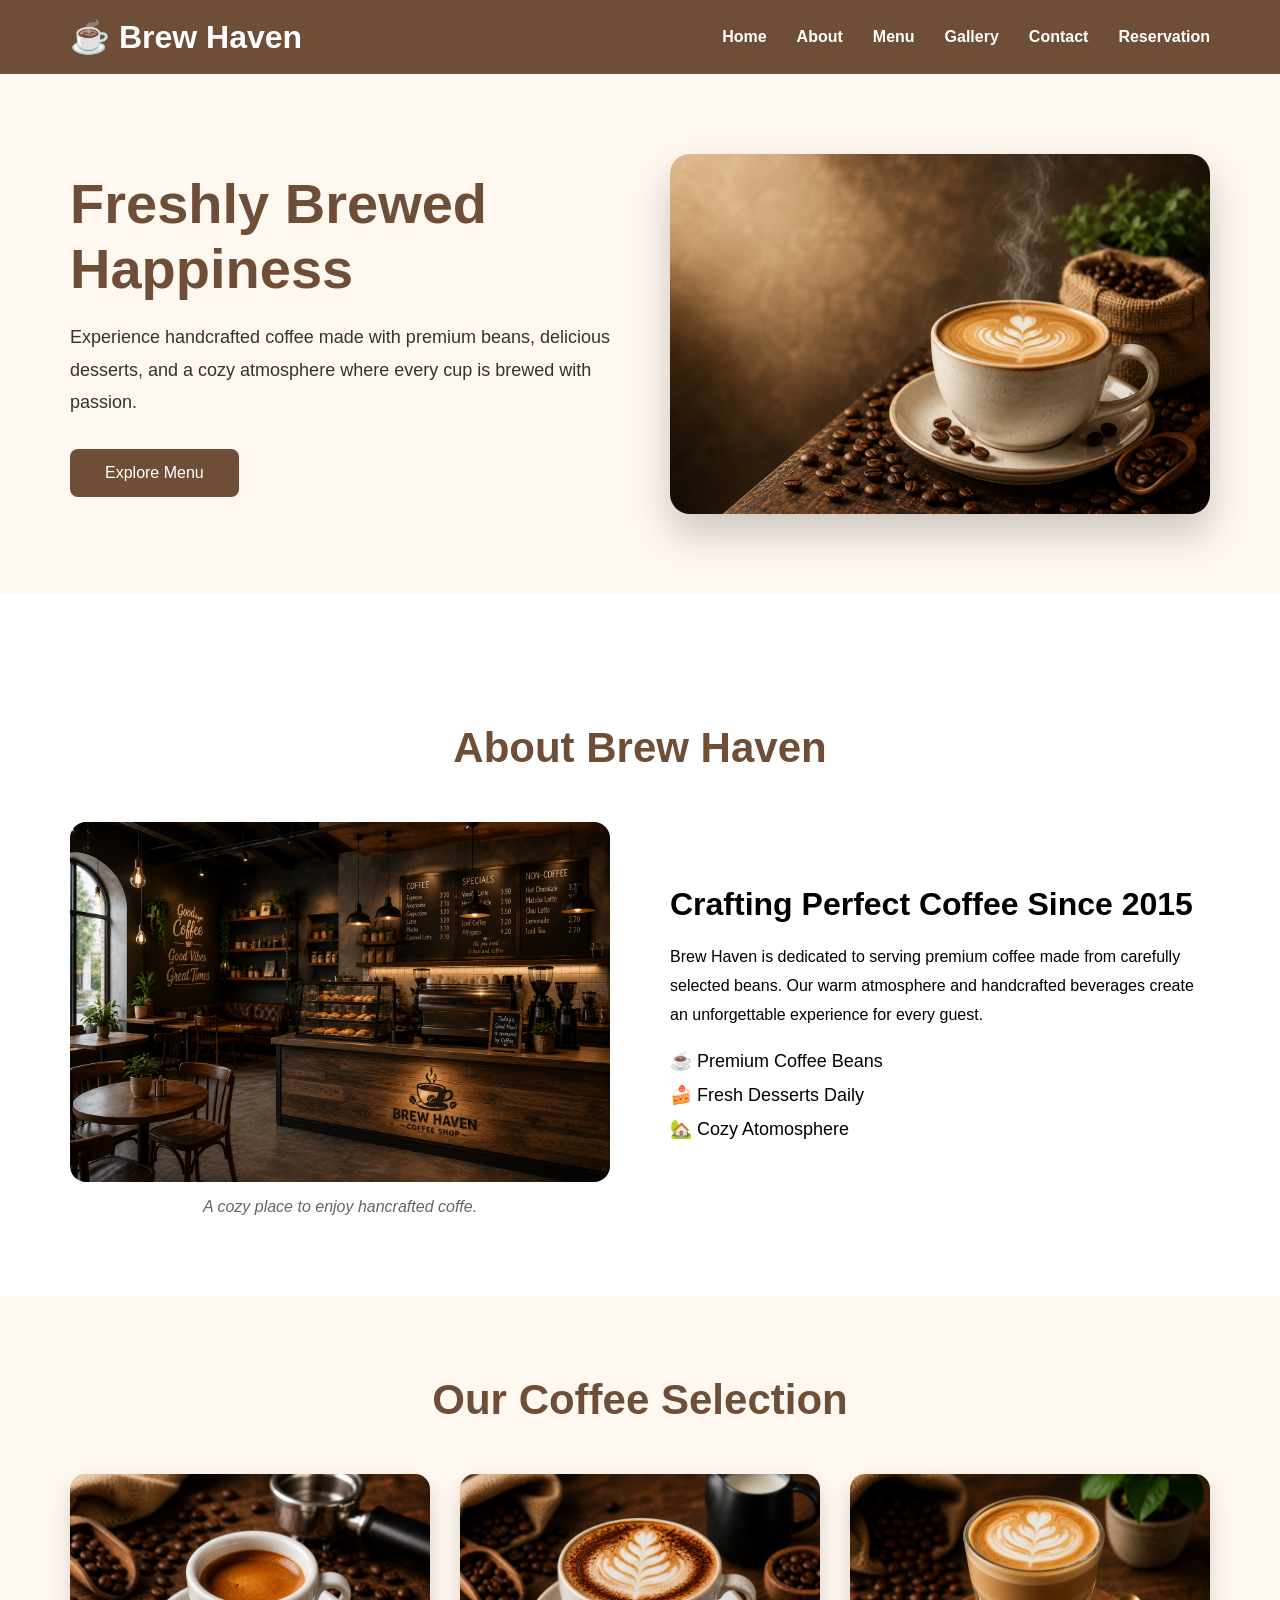
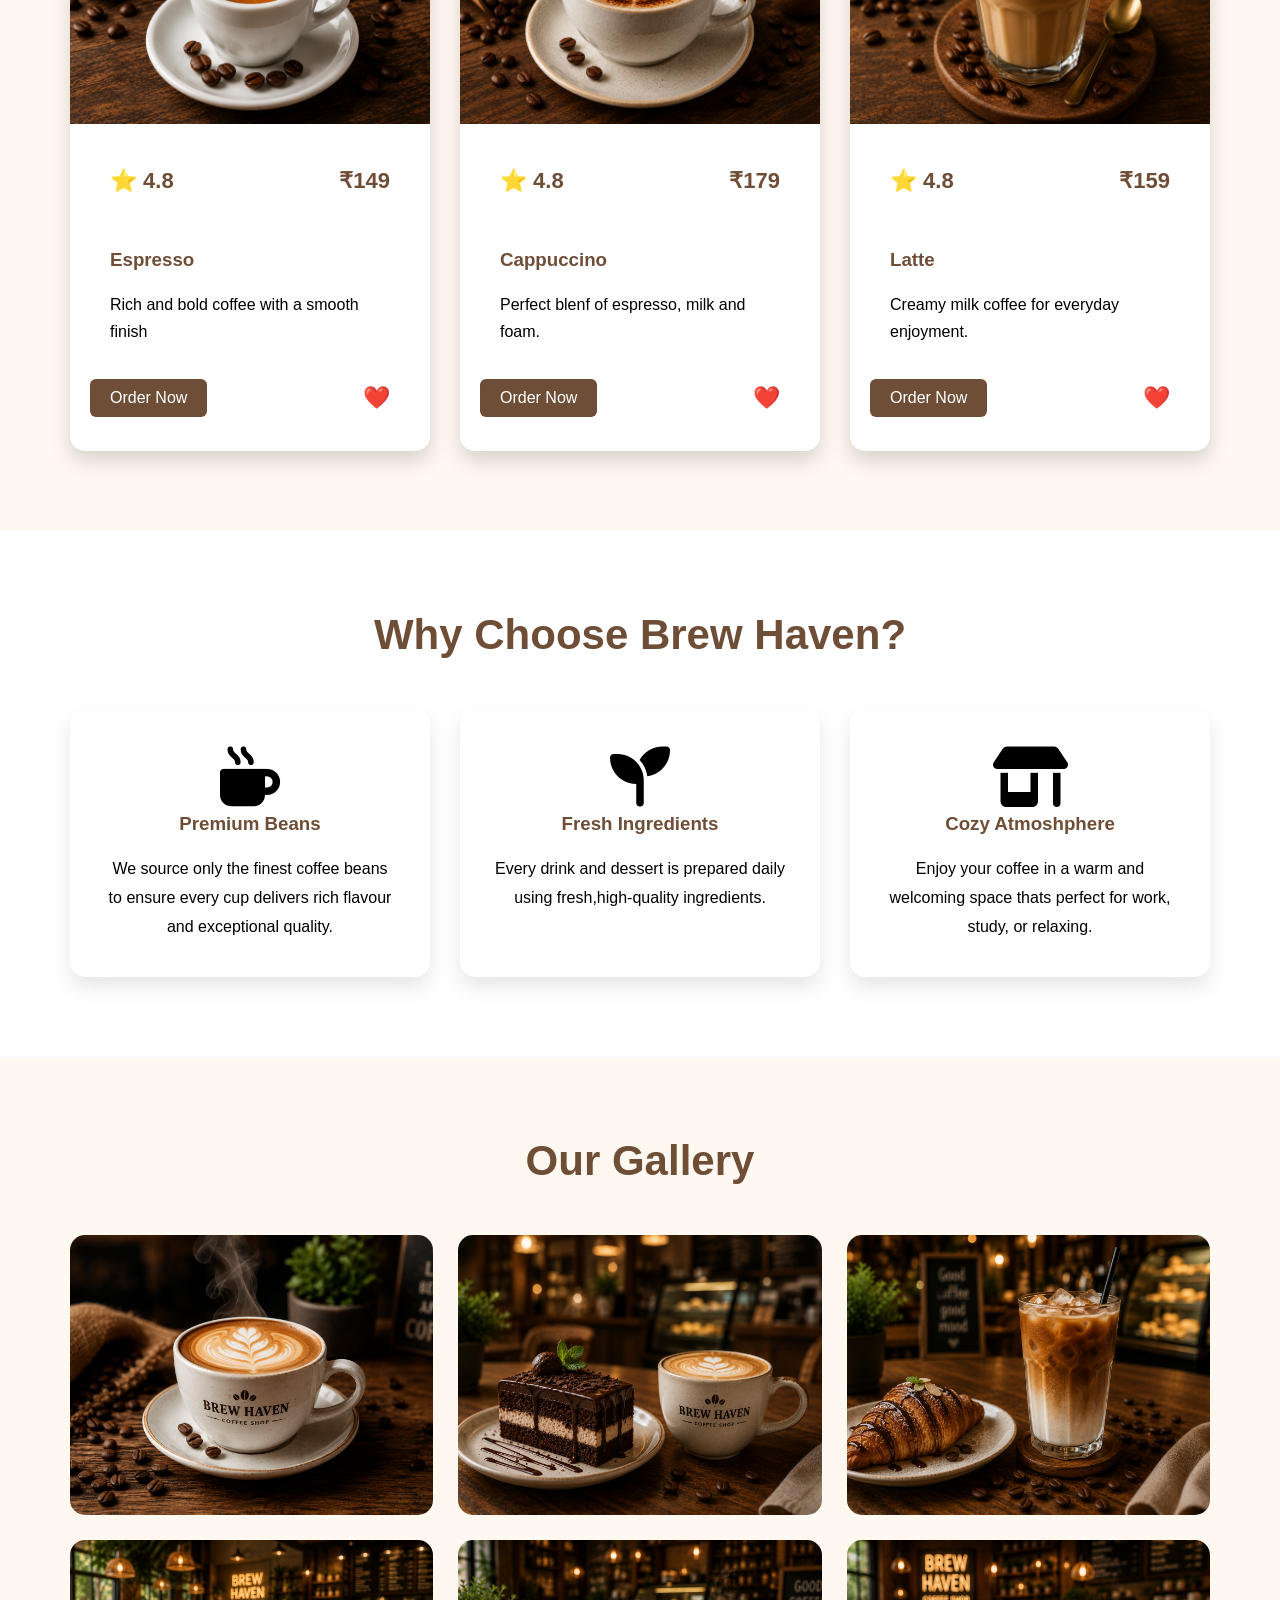
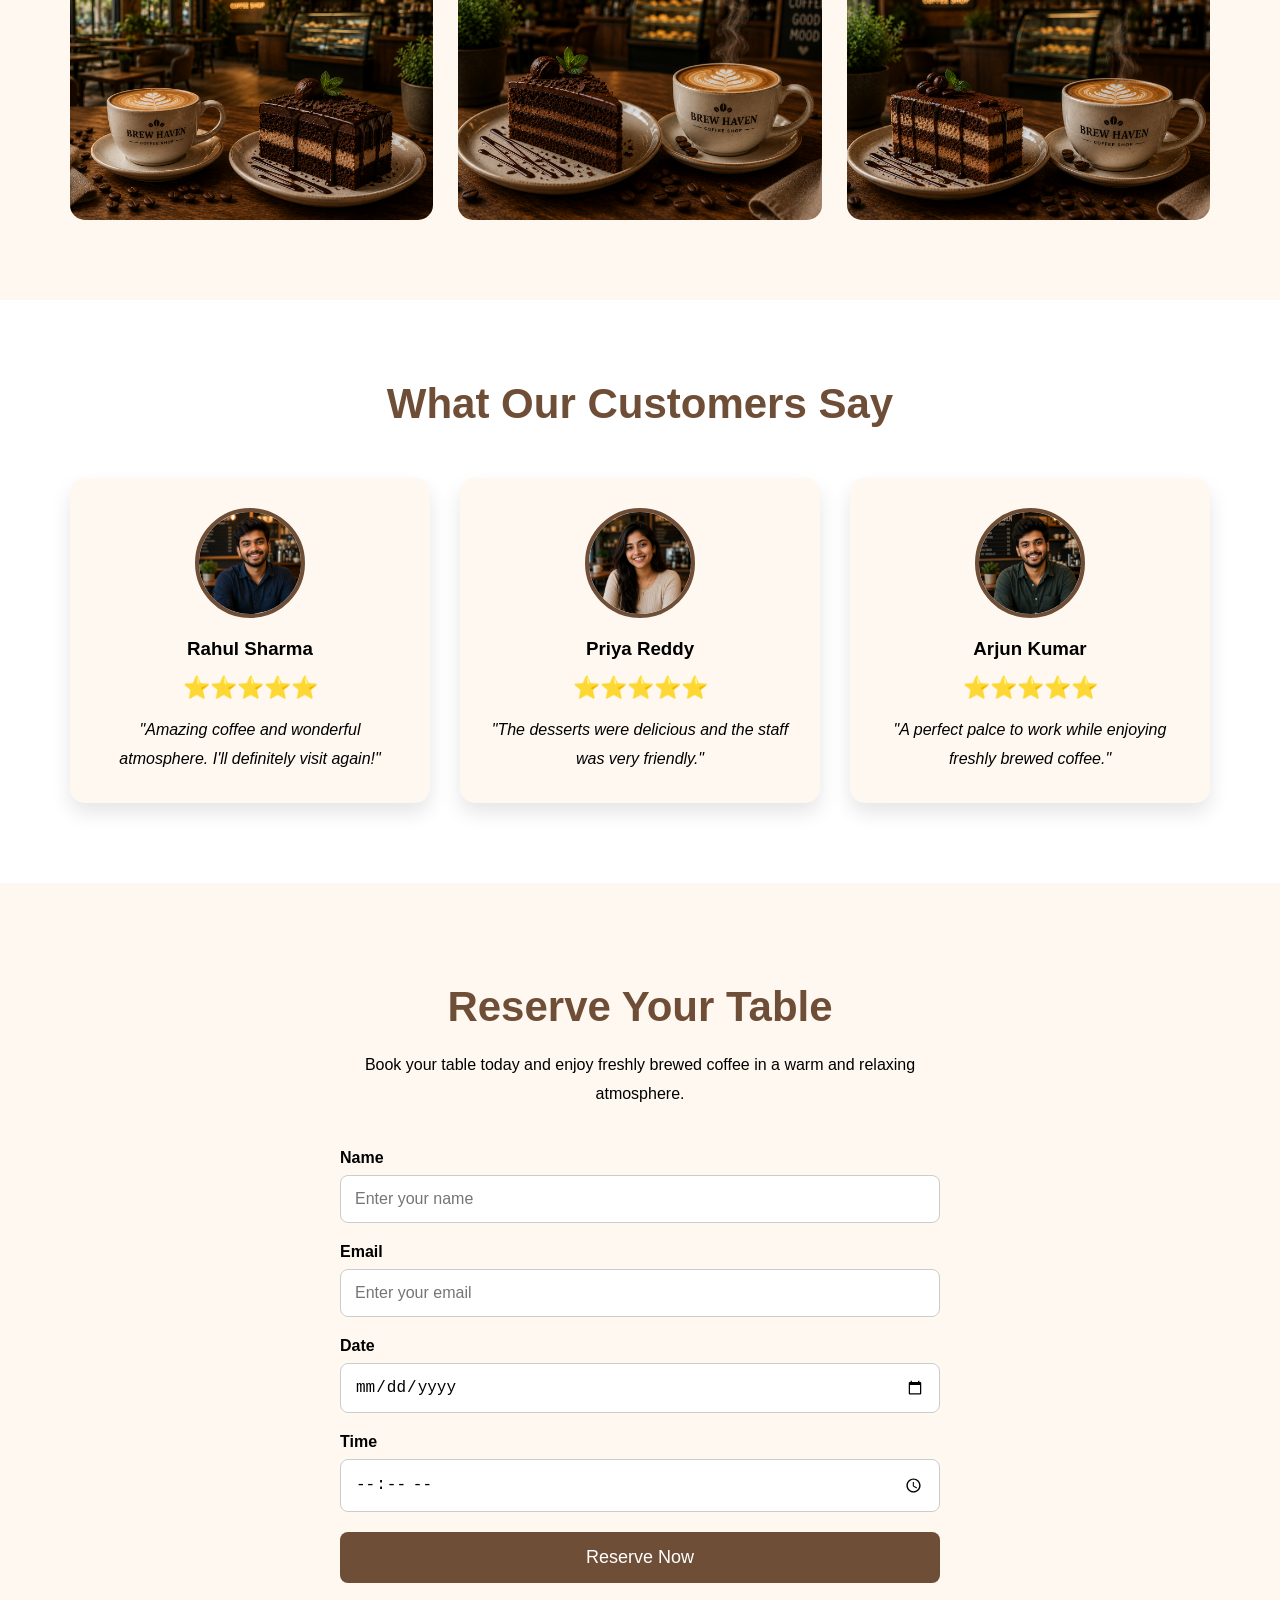
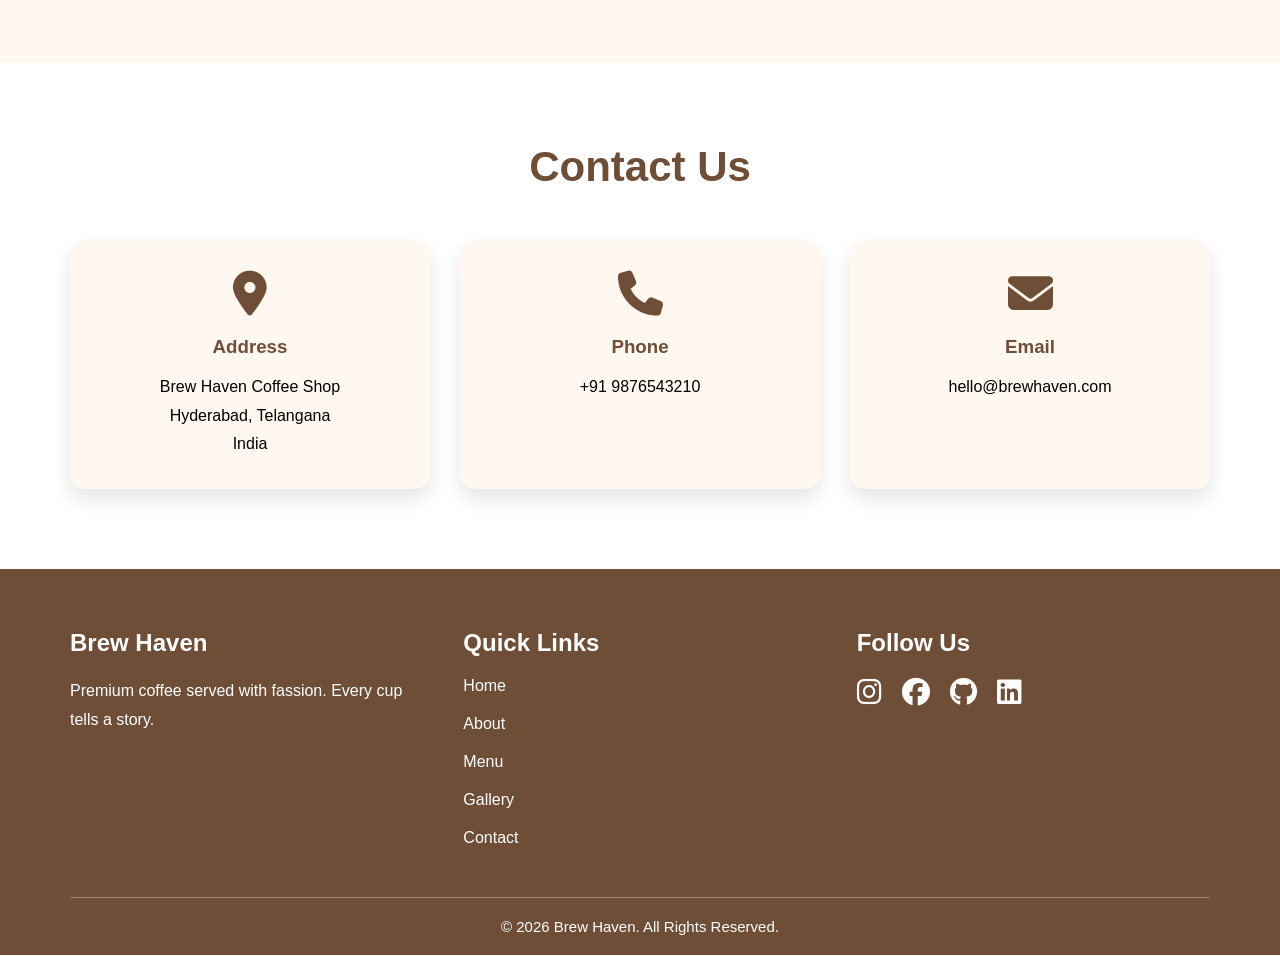
==== commit 97cd0886: "feat: Completed homepage footer" ====
--- a/index.html
+++ b/index.html
@@ -15,8 +15,7 @@
     <link rel="stylesheet" href="css/style.css">
 
     <!-- Font Awesome Icons -->
-    <link rel="stylesheet"
-      href="https://cdnjs.cloudflare.com/ajax/libs/font-awesome/6.7.2/css/all.min.css">
+    <link rel="stylesheet" href="https://cdnjs.cloudflare.com/ajax/libs/font-awesome/6.7.2/css/all.min.css">
 
 </head>
 
@@ -294,114 +293,114 @@
     </section>
 
 
-        <!-- =======================
+    <!-- =======================
                GALLERY SECTION
         ======================= -->
 
-        <section class="gallery">
-
-            <h2>Our Gallery</h2>
-
-            <div class="gallery-grid">
-
-
-                <figure class="gallery-item">
-
-                    <img src="./images/gallery1.png" alt="Coffee Cup"/>
-
-                    <div class="overlay">
-
-                        <h3>Coffee Cup</h3>
-
-                    </div>
-
-                </figure>
-
-                <figure class="gallery-item">
-
-                    <img src="./images/gallery2.png" alt="Coffee Dessert"/>
-                    
-                    <div class="overlay">
-
-                        <h3>Coffee Dessert</h3>
-
-                    </div>
-
-                </figure>
-
-                <figure class="gallery-item">
-
-                    <img src="./images/gallery3.png" alt="Coffee Shop"/>
-                    
-               <div class="overlay">
-
-                        <h3>Coffee Shop</h3>
-
-                    </div>
-               
-                </figure>
-
-                <figure class="gallery-item">
-
-                    <img src="./images/gallery4.png" alt="Barista"/>
-                 
-                    <div class="overlay">
-
-                        <h3>Barista</h3>
-
-                    </div>
-
-                </figure>
-
-                <figure class="gallery-item">
-
-                    <img src="./images/gallery5.png" alt="Coffee Beans"/>
-                    
-                    <div class="overlay">
-
-                        <h3>Coffee Beans</h3>
-
-                    </div>
-
-                </figure>
-
-                <figure class="gallery-item">
-
-                    <img src="./images/gallery6.png" alt="Interior"/>
-                    
-                    <div class="overlay">
-
-                        <h3>Interior</h3>
-
-                    </div>
-
-                </figure>
-            </div>
-
-        </section>
-
-
-      <!-- =======================
+    <section class="gallery">
+
+        <h2>Our Gallery</h2>
+
+        <div class="gallery-grid">
+
+
+            <figure class="gallery-item">
+
+                <img src="./images/gallery1.png" alt="Coffee Cup" />
+
+                <div class="overlay">
+
+                    <h3>Coffee Cup</h3>
+
+                </div>
+
+            </figure>
+
+            <figure class="gallery-item">
+
+                <img src="./images/gallery2.png" alt="Coffee Dessert" />
+
+                <div class="overlay">
+
+                    <h3>Coffee Dessert</h3>
+
+                </div>
+
+            </figure>
+
+            <figure class="gallery-item">
+
+                <img src="./images/gallery3.png" alt="Coffee Shop" />
+
+                <div class="overlay">
+
+                    <h3>Coffee Shop</h3>
+
+                </div>
+
+            </figure>
+
+            <figure class="gallery-item">
+
+                <img src="./images/gallery4.png" alt="Barista" />
+
+                <div class="overlay">
+
+                    <h3>Barista</h3>
+
+                </div>
+
+            </figure>
+
+            <figure class="gallery-item">
+
+                <img src="./images/gallery5.png" alt="Coffee Beans" />
+
+                <div class="overlay">
+
+                    <h3>Coffee Beans</h3>
+
+                </div>
+
+            </figure>
+
+            <figure class="gallery-item">
+
+                <img src="./images/gallery6.png" alt="Interior" />
+
+                <div class="overlay">
+
+                    <h3>Interior</h3>
+
+                </div>
+
+            </figure>
+        </div>
+
+    </section>
+
+
+    <!-- =======================
                 TESTIMONIALS
         ======================= -->
 
-        <section class="testimonials">
-
-            <h2>What Our Customers Say</h2>
-
-            <div class="testimonial-container">
-
-                <article class="testimonial-card">
-
-                    <img src="./images/customer1.png" alt="Rahul"/>
-
-                    <h3>Rahul Sharma</h3>
-
-                    <div class="stars">
-
-                        ⭐⭐⭐⭐⭐
-
-                    </div>
+    <section class="testimonials">
+
+        <h2>What Our Customers Say</h2>
+
+        <div class="testimonial-container">
+
+            <article class="testimonial-card">
+
+                <img src="./images/customer1.png" alt="Rahul" />
+
+                <h3>Rahul Sharma</h3>
+
+                <div class="stars">
+
+                    ⭐⭐⭐⭐⭐
+
+                </div>
 
                 <blockquote>
 
@@ -410,19 +409,19 @@
 
                 </blockquote>
 
-                </article>
-
-                <article class="testimonial-card">
-
-                    <img src="./images/customer2.png" alt="Priya"/>
-
-                    <h3>Priya Reddy</h3>
-
-                    <div class="stars">
-
-                        ⭐⭐⭐⭐⭐
-
-                    </div>
+            </article>
+
+            <article class="testimonial-card">
+
+                <img src="./images/customer2.png" alt="Priya" />
+
+                <h3>Priya Reddy</h3>
+
+                <div class="stars">
+
+                    ⭐⭐⭐⭐⭐
+
+                </div>
 
                 <blockquote>
 
@@ -431,19 +430,19 @@
 
                 </blockquote>
 
-                </article>
-
-                <article class="testimonial-card">
-
-                    <img src="./images/customer3.png" alt="Arjun"/>
-
-                    <h3>Arjun Kumar</h3>
-
-                    <div class="stars">
-
-                        ⭐⭐⭐⭐⭐
-
-                    </div>
+            </article>
+
+            <article class="testimonial-card">
+
+                <img src="./images/customer3.png" alt="Arjun" />
+
+                <h3>Arjun Kumar</h3>
+
+                <div class="stars">
+
+                    ⭐⭐⭐⭐⭐
+
+                </div>
 
                 <blockquote>
 
@@ -452,100 +451,173 @@
 
                 </blockquote>
 
-                </article>
-
-            </div>
-
-        </section>
+            </article>
+
+        </div>
+
+    </section>
 
     <!-- =======================
           RESERVATION PREVIEW
         ======================= -->
 
-        <section class="reservation">
-
-            <h2>Reserve Your Table</h2>
-
-            <p>
-                Book your table today and enjoy freshly brewed coffee
-                in a warm and relaxing atmosphere.
+    <section class="reservation">
+
+        <h2>Reserve Your Table</h2>
+
+        <p>
+            Book your table today and enjoy freshly brewed coffee
+            in a warm and relaxing atmosphere.
+        </p>
+
+        <form class="reservation-form">
+
+            <label for-="name">Name</label>
+
+            <input type="text" id="name" placeholder="Enter your name" />
+
+            <label for="email">Email</label>
+
+            <input type="email" id="email" placeholder="Enter your email" />
+
+            <label for="date">Date</label>
+
+            <input type="date" id="date" />
+
+            <label for="time">Time</label>
+
+            <input type="time" id="time" />
+
+            <button type="submit">
+                Reserve Now
+            </button>
+
+        </form>
+
+    </section>
+
+    <!-- =======================
+            CONTACT PREVIEW
+        ======================= -->
+
+    <section class="contact-preview">
+
+        <h2>Contact Us</h2>
+
+        <div class="contact-container">
+
+            <div class="contact-card">
+
+                <i class="fa-solid fa-location-dot"></i>
+
+                <h3>Address</h3>
+
+                <address>
+                    Brew Haven Coffee Shop<br>
+                    Hyderabad, Telangana<br>
+                    India
+                </address>
+
+            </div>
+
+            <div class="contact-card">
+
+                <i class="fa-solid fa-phone"></i>
+
+                <h3>Phone</h3>
+
+                <p>+91 9876543210</p>
+
+            </div>
+
+            <div class="contact-card">
+
+                <i class="fa-solid fa-envelope"></i>
+
+                <h3>Email</h3>
+
+                <p>hello@brewhaven.com</p>
+
+            </div>
+
+        </div>
+
+    </section>
+
+
+     <!-- =======================
+              FOOTER
+        ======================= -->
+
+        <footer>
+
+            <div class="footer-container">
+
+                <div class="footer-about">
+
+                    <h3>Brew Haven</h3>
+
+                    <p>
+                        Premium coffee served with fassion.
+                        Every cup tells a story.
+                    </p>
+
+                </div>
+
+                <div class="footer-links">
+
+                    <h3>Quick Links</h3>
+
+                    <ul>
+
+                <li><a href="index.html">Home</a></li>
+                <li><a href="about.html">About</a></li>
+                <li><a href="menu.html">Menu</a></li>
+                <li><a href="gallery.html">Gallery</a></li>
+                <li><a href="contact.html">Contact</a></li>                   
+
+                    </ul>
+
+                </div>
+
+                <div class="footer-social">
+
+                    <h3>Follow Us</h3>
+
+                    <div class="social-icons">
+
+                    <a href="#">
+                        <i class="fa-brands fa-instagram"></i>
+                    </a>
+
+                    <a href="#">
+                        <i class="fa-brands fa-facebook"></i>
+                    </a>
+
+                    <a href="#">
+                        <i class="fa-brands fa-github"></i>
+                    </a>
+
+                    <a href="#">
+                        <i class="fa-brands fa-linkedin"></i>
+                    </a>
+
+
+                    </div>
+
+                </div>
+
+            </div>
+
+            <hr>
+
+            <p class="copyright">
+
+                &copy; 2026 Brew Haven. All Rights Reserved.
+
             </p>
 
-            <form class="reservation-form">
-
-                <label for-="name">Name</label>
-
-                <input type="text" id="name" placeholder="Enter your name"/>
-
-                <label for="email">Email</label>
-
-                <input type="email" id="email" placeholder="Enter your email"/>
-
-                <label for="date">Date</label>
-
-                <input type="date" id="date"/>
-
-                <label for="time">Time</label>
-
-                <input type="time" id="time"/>
-
-                <button type="submit">
-                    Reserve Now
-                </button>
-
-            </form>
-
-        </section>
-
-
-
-      <!-- =======================
-            CONTACT PREVIEW
-        ======================= -->
-
-        <section class="contact-preview">
-
-            <h2>Contact Us</h2>
-
-            <div class="contact-container">
-
-                <div class="contact-card">
-
-                    <i class="fa-solid fa-location-dot"></i>
-
-                    <h3>Address</h3>
-
-                    <address>
-                        Brew Haven Coffee Shop<br>
-                        Hyderabad, Telangana<br>
-                        India
-                    </address>
-
-                </div>
-
-                <div class="contact-card">
-
-                    <i class="fa-solid fa-phone"></i>
-
-                    <h3>Phone</h3>
-
-                    <p>+91 9876543210</p>
-
-                </div>
-
-                <div class="contact-card">
-
-                    <i class="fa-solid fa-envelope"></i>
-
-                    <h3>Email</h3>
-
-                    <p>hello@brewhaven.com</p>
-
-                </div>
-
-            </div>
-
-        </section>
+        </footer>
 
 </body>
 
--- a/css/style.css
+++ b/css/style.css
@@ -603,6 +603,84 @@
     line-height: 1.8;
 }
 
+
+/* =======================
+        FOOTER
+======================== */
+
+footer{
+    padding: 60px 70px 20px;
+    color:white;
+    background: var(--primary-color);
+}
+
+.footer-container{
+    display:flex;
+    justify-content: space-between;
+    gap:40px;
+    margin-bottom:30px;
+}
+
+.footer-about,
+.footer-links,
+.footer-social{
+    flex:1;
+}
+
+.footer-container h3{
+    margin-bottom: 20px;
+    font-size: 24px;
+}
+
+.footer-about p{
+    line-height: 1.8;
+}
+
+.footer-links ul{
+    list-style: none;
+}
+
+.footer-links ul li{
+    margin-bottom: 20px;
+}
+
+.footer-links ul li a{
+    color:white;
+    text-decoration: none;
+    transition:0.3s;
+}
+
+.footer-links ul li a:hover{
+    color:#d4a373;
+}
+
+.social-icons{
+    display: flex;
+    gap:20px;
+}
+
+.social-icons a{
+    color: white;
+    font-size: 28px;
+    transition:0.3s;
+}
+
+.social-icons a:hover{
+    color:#d4a373;
+    transform:translateY(-5px);
+}
+
+footer hr{
+    border: none;
+    height: 1px;
+    background: rgba(255,255,255,0.3);
+    margin: 20px 0;
+}
+
+.copyright{
+    text-align: center;
+    font-size: 15px;
+}
 /* =======================
     PAGE PLACEHOLDER
 ======================== */
@@ -623,7 +701,7 @@
     font-size: 20px;
 }
 
-footer{
+.footer{
     background-color: var(--primary-color);
     color: white;
     text-align: center;
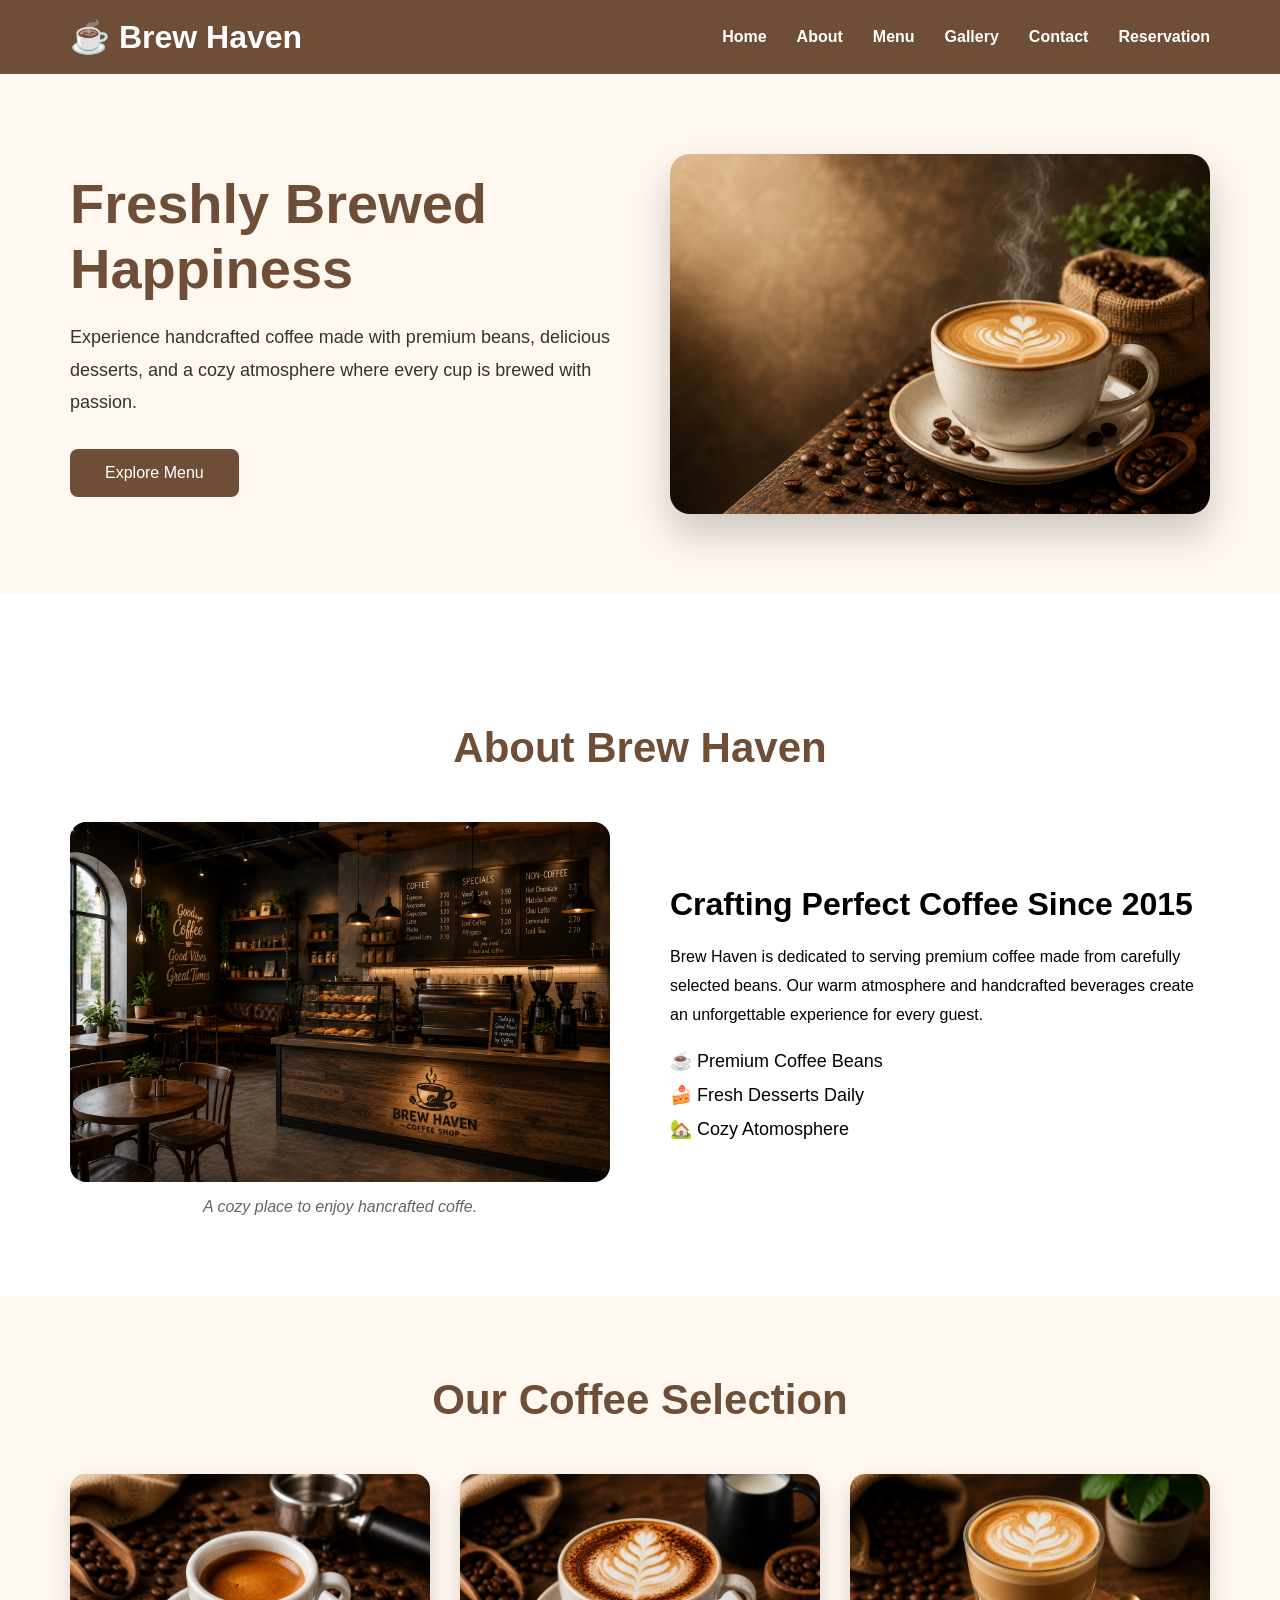
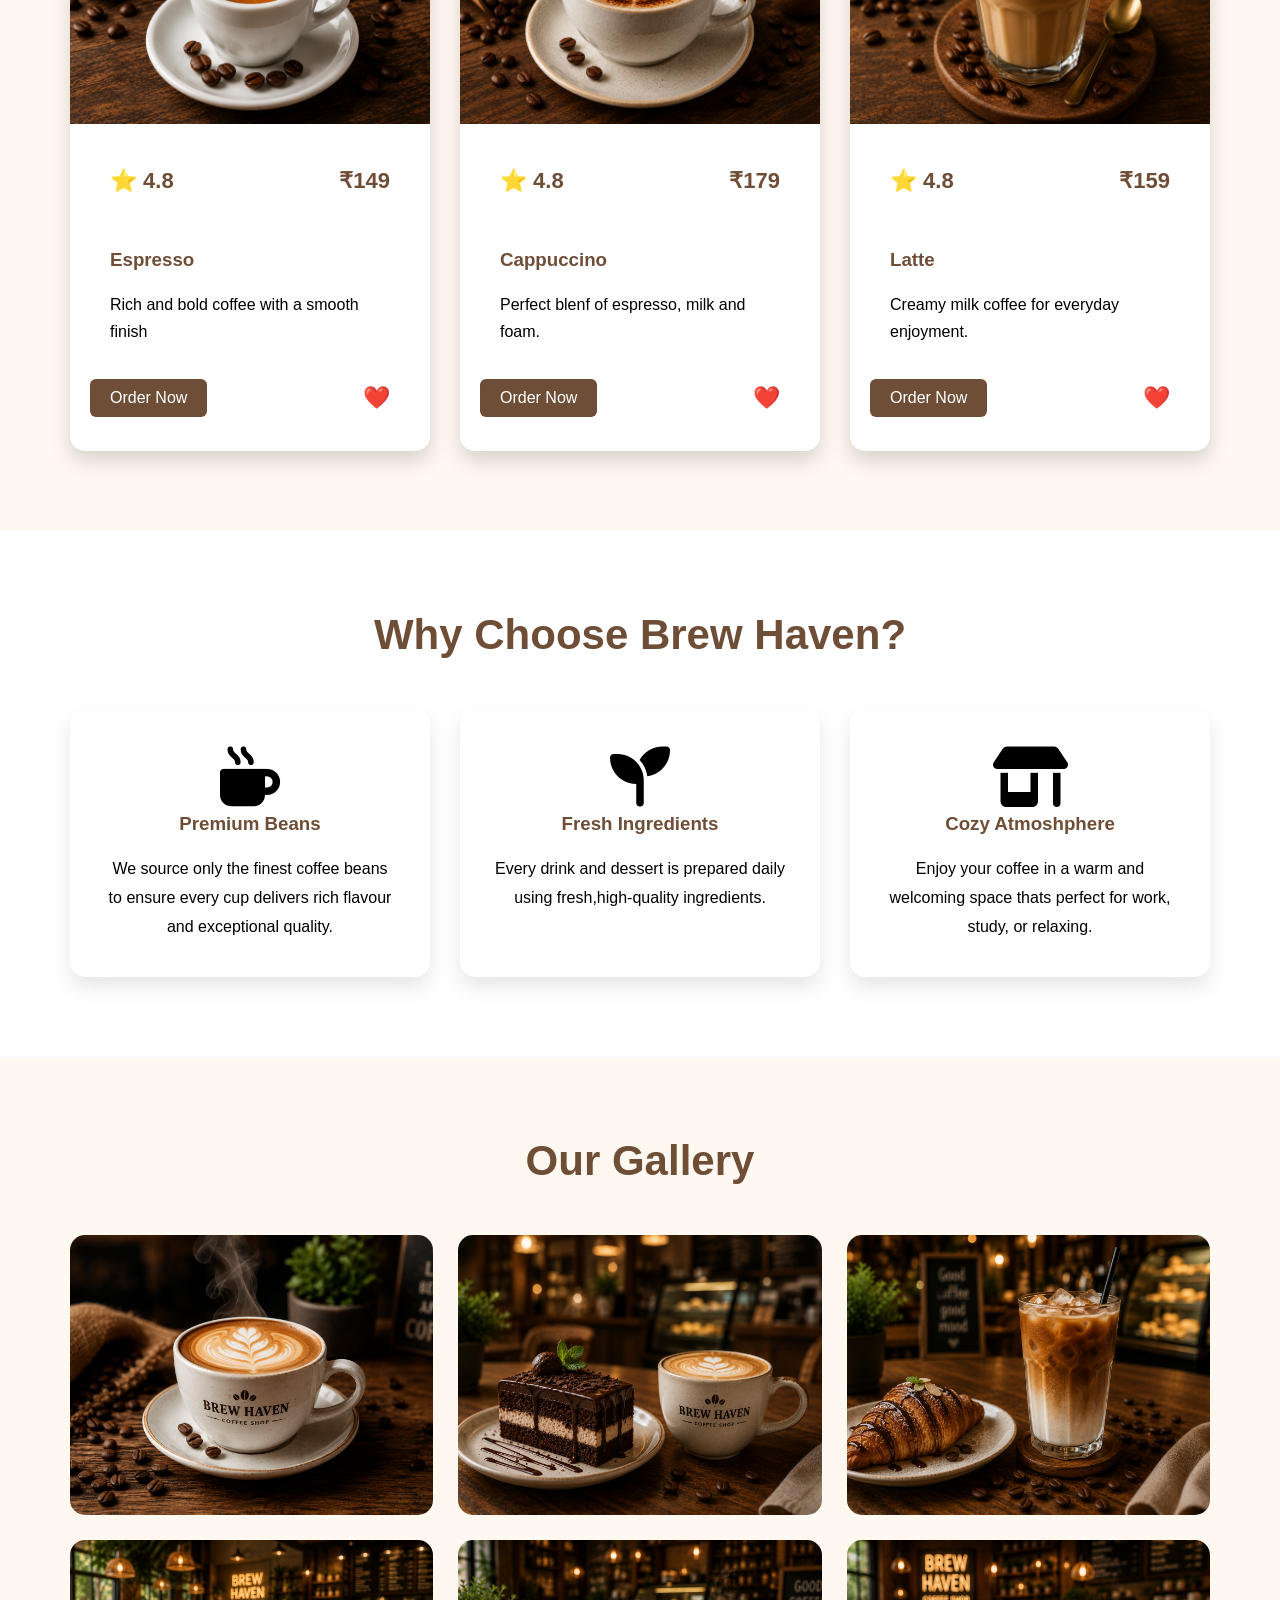
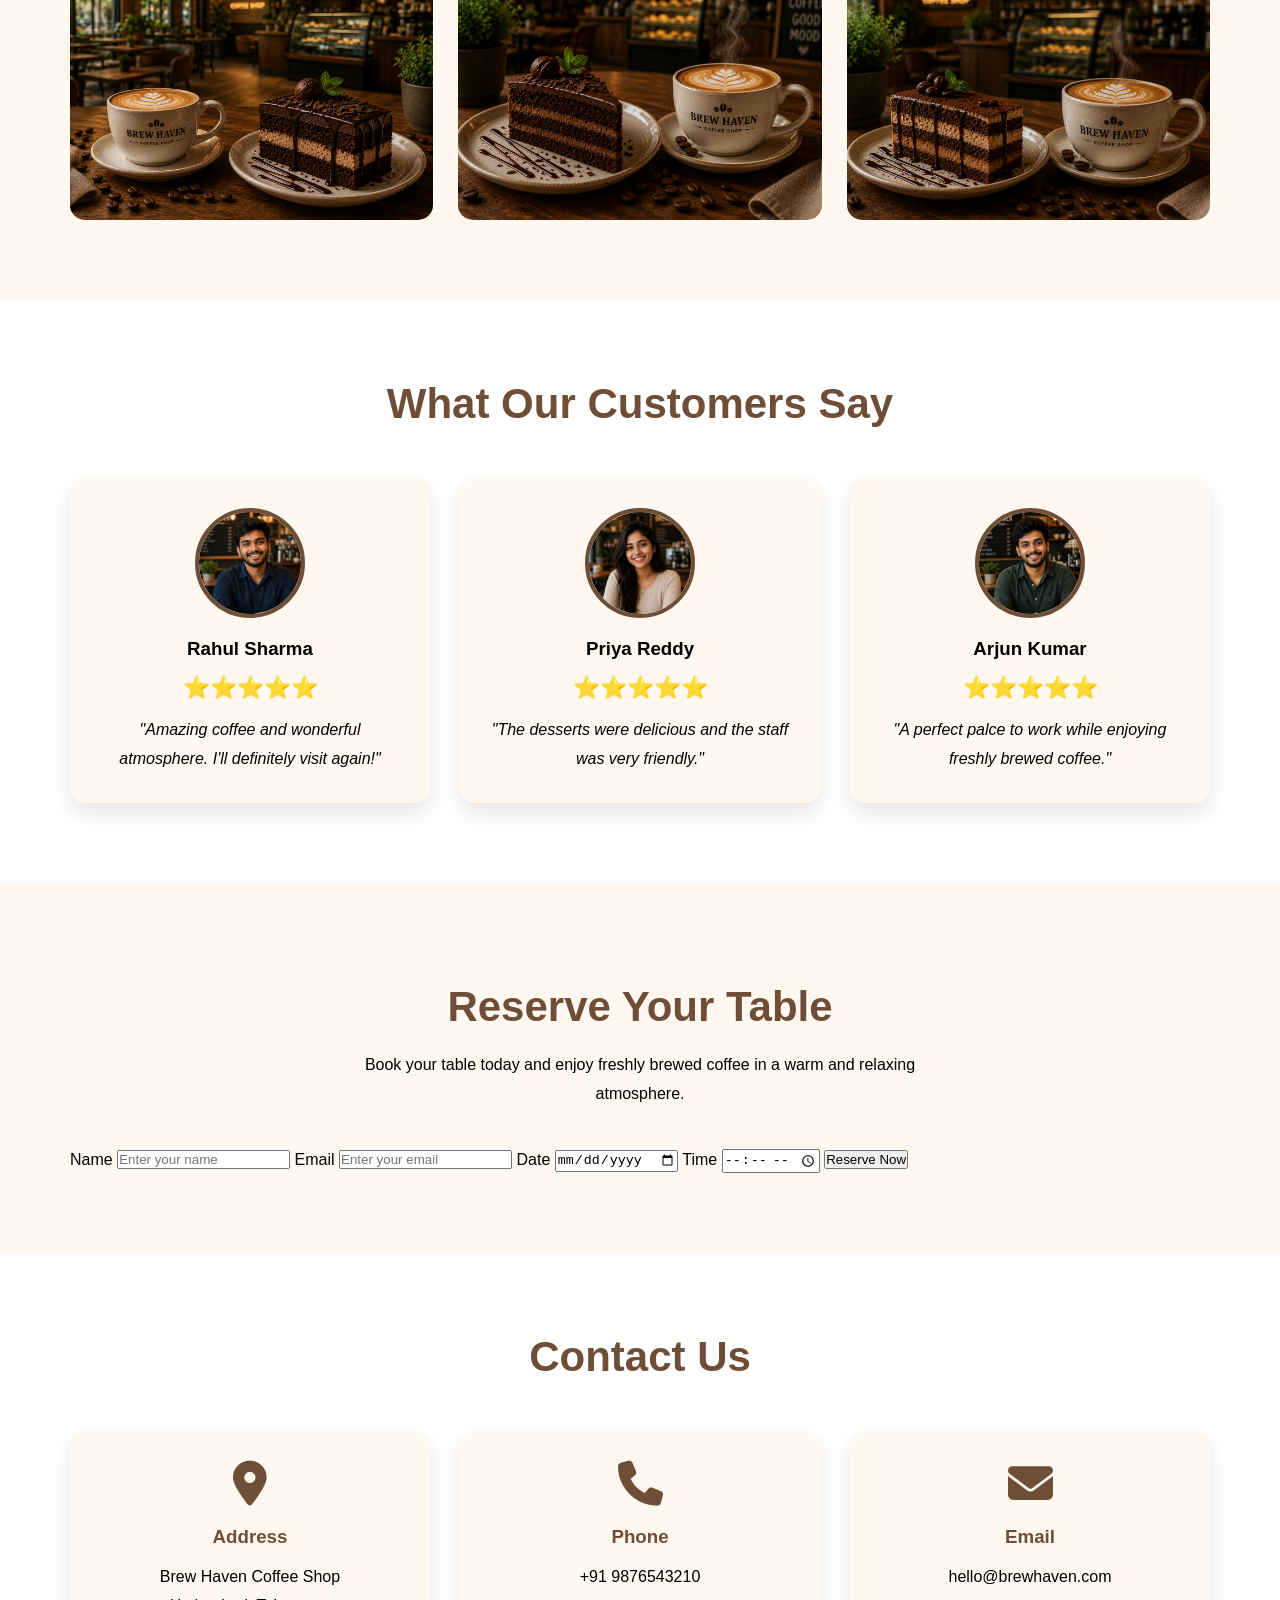
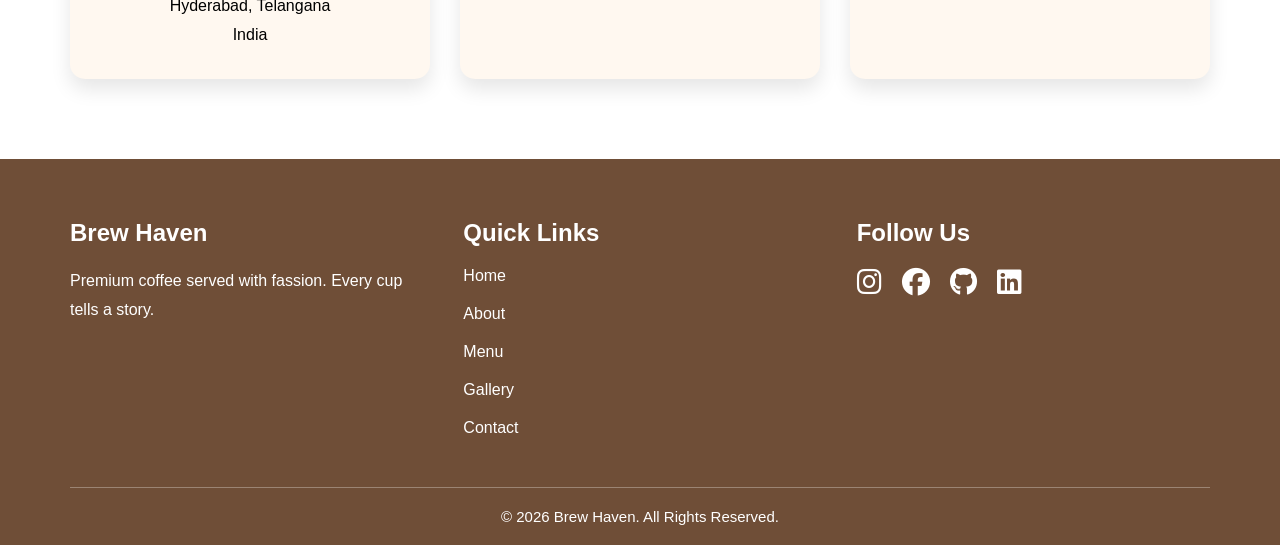
==== commit 8dab8fdd: "updated reservation contact and footer responsive" ====
--- a/index.html
+++ b/index.html
@@ -12,7 +12,9 @@
     <title>Brew Haven | Coffe Shop</title>
 
     <!--CSS File-->
-    <link rel="stylesheet" href="css/style.css">
+    <link rel="stylesheet" href="css/style.css"/>
+
+    <link rel="stylesheet" href="css/responsive.css"/>
 
     <!-- Font Awesome Icons -->
     <link rel="stylesheet" href="https://cdnjs.cloudflare.com/ajax/libs/font-awesome/6.7.2/css/all.min.css">
@@ -470,7 +472,7 @@
             in a warm and relaxing atmosphere.
         </p>
 
-        <form class="reservation-form">
+        <form class="form-group">
 
             <label for-="name">Name</label>
 
--- a/css/responsive.css
+++ b/css/responsive.css
@@ -0,0 +1,188 @@
+/* =======================
+    TABLET DEVICES
+======================== */
+
+@media (max-width:992px){
+
+    header{
+        padding: 20px 40px;
+        flex-direction: column;
+        gap: 20px;
+    }
+
+    nav ul{
+        flex-wrap: wrap;
+        justify-content: center;
+        gap: 20px;
+    }
+
+    .hero{
+        flex-direction: column;
+        text-align: center;
+        padding: 20px 40px;
+    }
+
+    .hero-content{
+        order: 1;
+    }
+
+    .hero-image{
+        order:2;
+        margin-top: 40px;
+    }
+
+    .hero-image img {
+        width: 100%;
+        height: auto;
+    }
+
+    .hero h2{
+        font-size: 40px;
+    }
+
+    .hero p{
+        font-size: 18px;
+    }
+
+     /* =======================
+            ABOUT SECTION
+        ======================== */
+
+    .about{
+        flex-direction: column;
+        text-align: center;
+        padding: 60px 30px;
+    }
+
+    .about-image {
+        margin-bottom: 30px;
+    }
+
+    .about-image img {
+        width: 100%;
+        height: auto;
+    }
+
+     /* =======================
+            MENU SECTION
+        ======================== */
+
+    .menu-grid {
+        grid-template-columns: 1fr;
+        gap: 30px;
+    }
+
+    .menu{
+        padding: 60px 30px;
+    }
+
+    .menu h2 {
+        font-size: 36px;
+    }
+
+
+     /* =======================
+          WHY CHOOSE US
+        ======================== */
+
+    .features {
+        flex-direction: column;
+        align-items: center;
+    }
+
+    .feature-card {
+        width: 100%;
+        max-width: 500px;
+    }
+
+
+    /* =======================
+             GALLERY
+     ======================== */
+
+    .gallery-grid {
+        grid-template-columns: repeat(2,1fr);
+        gap: 20px;
+    }
+
+    .gallery-item img{
+        width:100%;
+        height: 220px;
+        object-fit: cover;
+    }
+
+
+    /* =======================
+           TESTIMONIALS
+    ======================== */
+
+    .testimonial-container{
+        flex-direction: column;
+        align-items: center;
+    }
+
+    .testimonial-card {
+        width: 100%;
+        max-width: 500px;
+    }
+
+
+    /* =======================
+           RESERVATION
+    ======================== */
+
+    .reservation{
+        padding: 60px 30px;
+    }
+
+    .reservation form{
+        width: 100%;
+    }
+
+    .form-group{
+        flex-direction: column;
+    }
+
+    .form-group input{
+        width: 100%;
+    }
+
+
+    /* =======================
+           CONTACT
+    ======================== */    
+
+
+    .contact-preview{
+        padding: 60px 30px;
+    }
+
+    .contact-container{
+        flex-direction: column;
+        align-items: center;
+    }
+
+    .contact-card{
+        width: 100%;
+        max-width: 500px;
+    }
+
+
+    /* =======================
+           FOOTER
+    ======================== */
+
+
+    .footer-container{
+        flex-direction: column;
+        text-align: center;
+    }
+
+    .social-icons{
+        justify-content: center;
+    }
+
+    .footer-links{
+        padding: 0;
+    }
+}
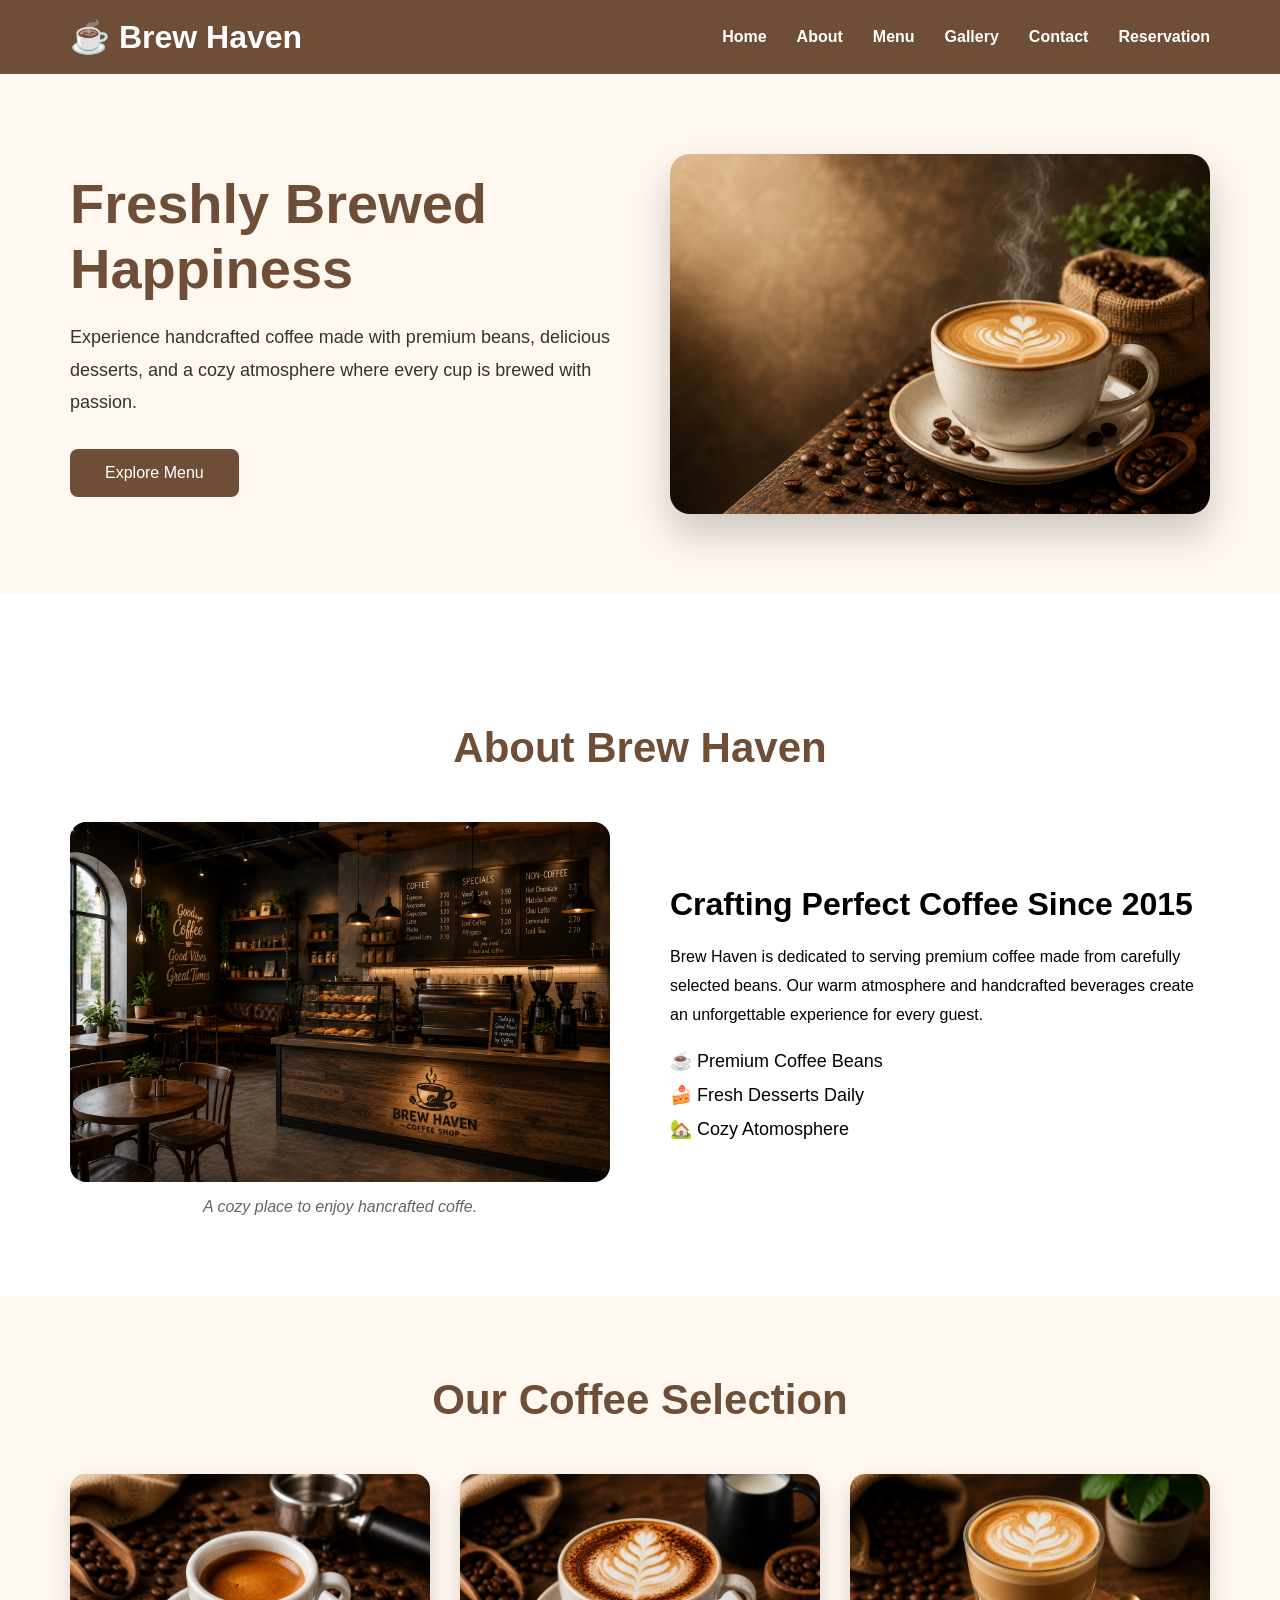
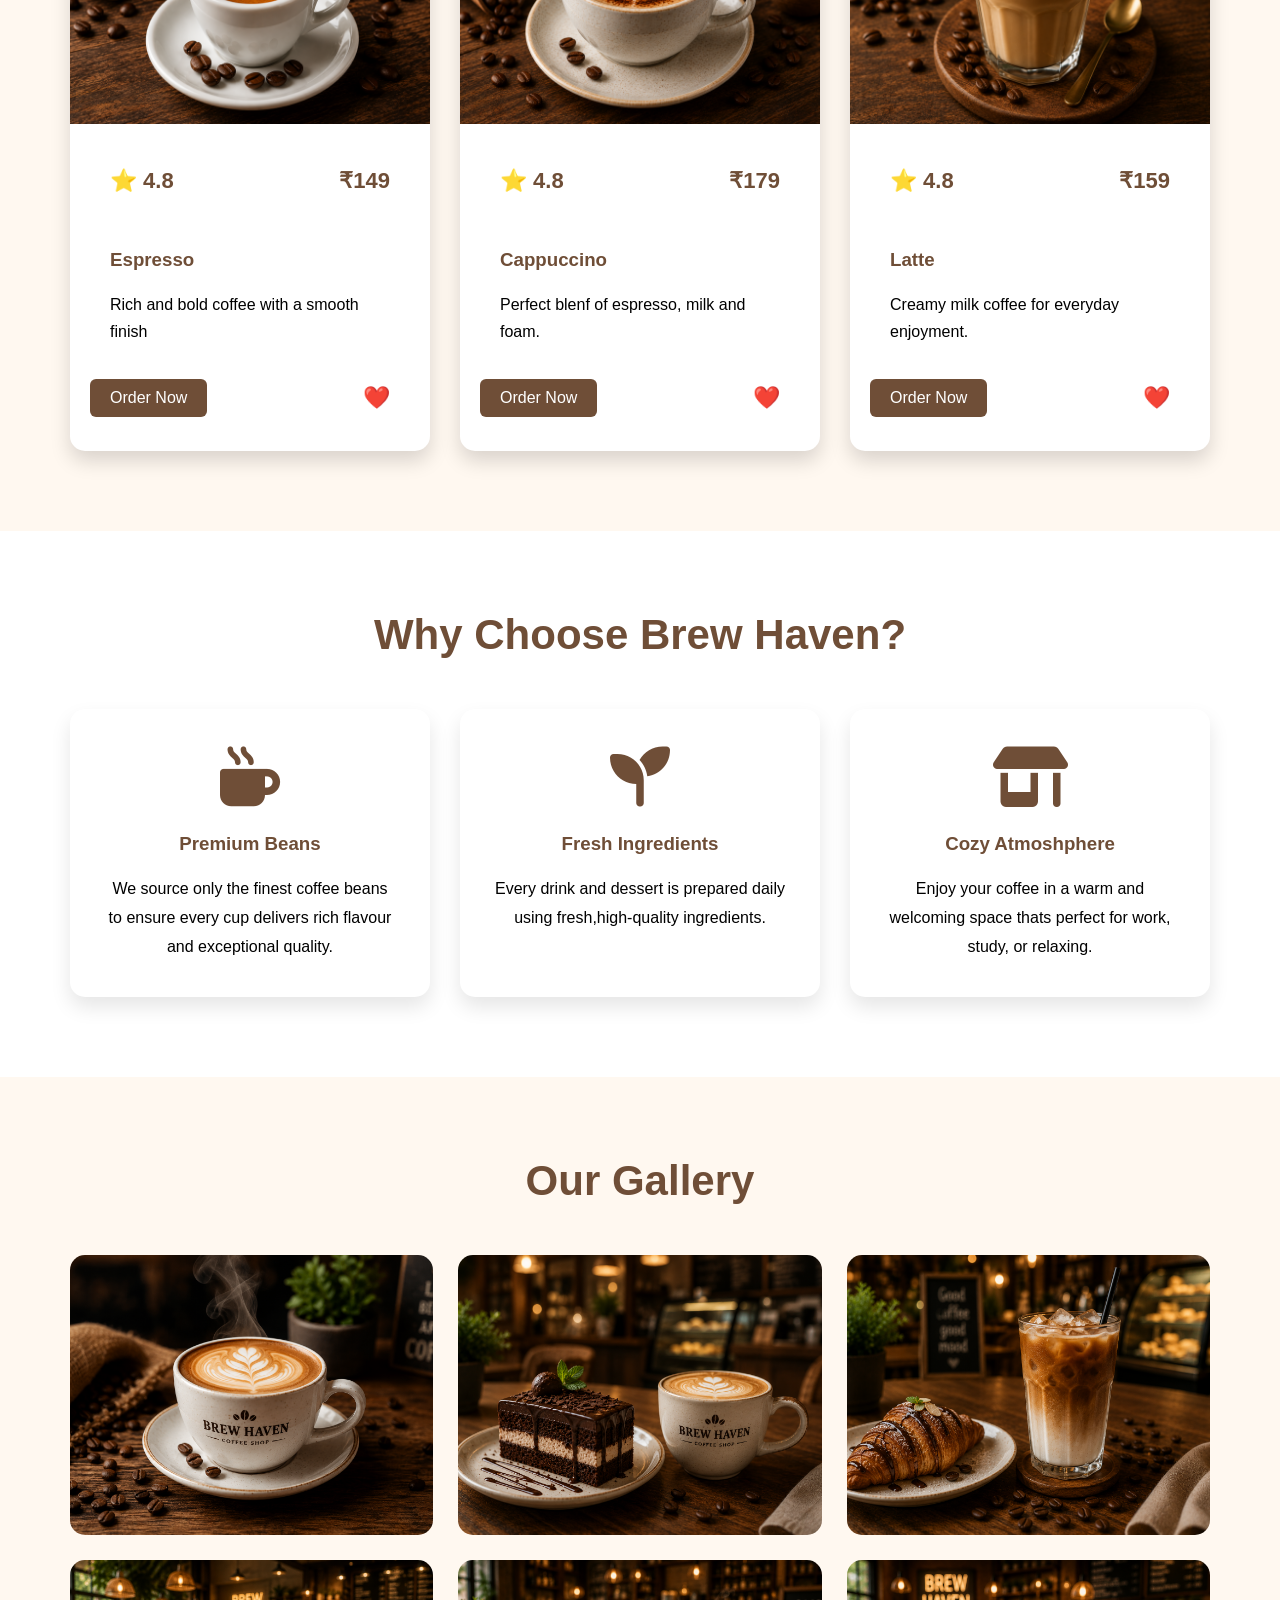
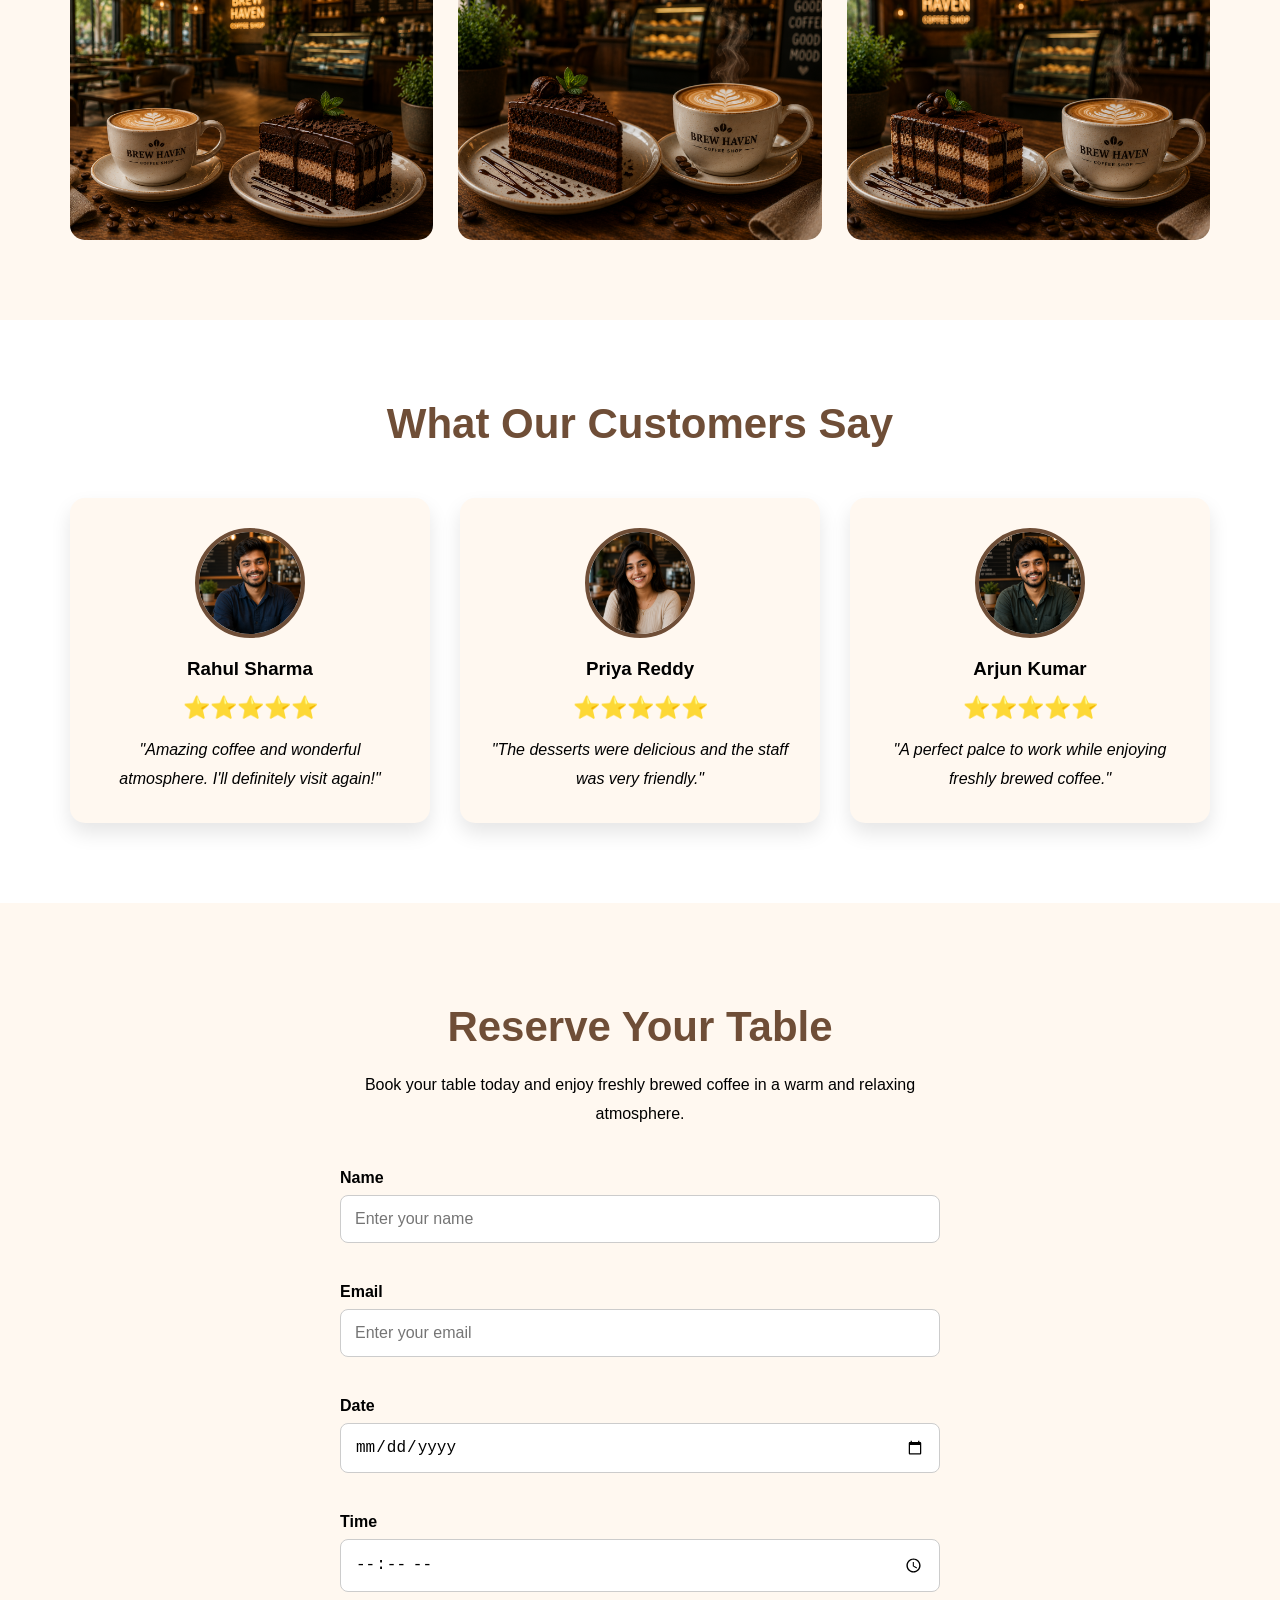
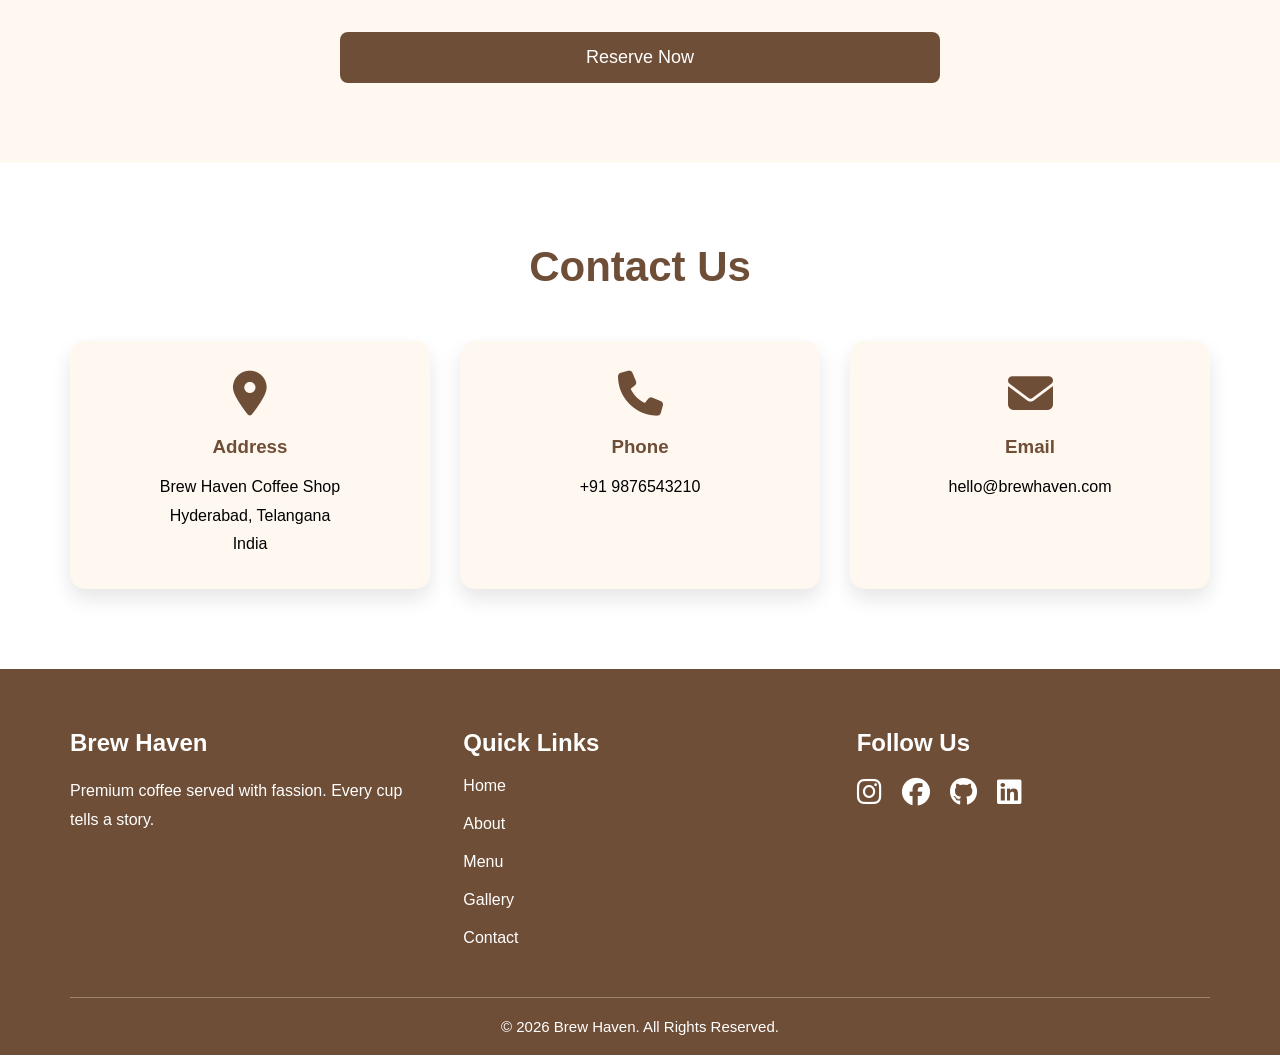
==== commit 1f9251a8: "fixed some bugs" ====
--- a/index.html
+++ b/index.html
@@ -140,7 +140,7 @@
 
                     <div class="menu-info">
 
-                        <span class="rarting">⭐ 4.8</span>
+                        <span class="rating">⭐ 4.8</span>
 
                         <span class="price">₹149</span>
 
@@ -172,7 +172,7 @@
 
                     <div class="menu-info">
 
-                        <span class="rarting">⭐ 4.8</span>
+                        <span class="rating">⭐ 4.8</span>
 
                         <span class="price">₹179</span>
 
@@ -204,7 +204,7 @@
 
                     <div class="menu-info">
 
-                        <span class="rarting">⭐ 4.8</span>
+                        <span class="rating">⭐ 4.8</span>
 
                         <span class="price">₹159</span>
 
@@ -472,23 +472,39 @@
             in a warm and relaxing atmosphere.
         </p>
 
-        <form class="form-group">
-
-            <label for-="name">Name</label>
+        <form class="reservation-form">
+
+            <div class="form-group">
+
+            <label for="name">Name</label>
 
             <input type="text" id="name" placeholder="Enter your name" />
 
+            </div>
+
+             <div class="form-group">
+
             <label for="email">Email</label>
 
             <input type="email" id="email" placeholder="Enter your email" />
 
+            </div>
+
+             <div class="form-group">
+
             <label for="date">Date</label>
 
             <input type="date" id="date" />
 
+            </div>
+
+             <div class="form-group">
+
             <label for="time">Time</label>
 
             <input type="time" id="time" />
+
+            </div>
 
             <button type="submit">
                 Reserve Now
--- a/css/style.css
+++ b/css/style.css
@@ -353,7 +353,7 @@
 
 .feature-icon {
     font-size: 60px;
-    color:var(--primary-color)
+    color:var(--primary-color);
     margin-bottom: 20px;
     transition:0.3s;
 }
@@ -550,6 +550,10 @@
     background: var(--dark-color);
 }
 
+.form-group{
+    padding-bottom: 20px;
+}
+
 
 /* =======================
      CONTACT PREVIEW
--- a/css/responsive.css
+++ b/css/responsive.css
@@ -85,7 +85,7 @@
           WHY CHOOSE US
         ======================== */
 
-    .features {
+    .feature-container{
         flex-direction: column;
         align-items: center;
     }
@@ -135,12 +135,12 @@
         padding: 60px 30px;
     }
 
-    .reservation form{
+    .reservation-form{
         width: 100%;
     }
 
     .form-group{
-        flex-direction: column;
+        margin-bottom: 20px;
     }
 
     .form-group input{
@@ -185,4 +185,130 @@
     .footer-links{
         padding: 0;
     }
+}
+
+
+/* =======================
+     MOBILE DEVICES
+======================== */
+
+
+@media (max-width:768px){
+
+    header{
+        padding:15px 20px;
+    }
+
+    nav ul{
+        flex-direction: column;
+        align-items: center;
+        gap: 15px;
+    }
+
+    .hero{
+        padding: 40px 20px;
+    }
+
+    .hero h2{
+        font-size: 32px;
+    }
+
+    .hero p{
+        font-size: 16px;
+    }
+
+    .about,
+    .menu,
+    .reservation,
+    .contact-preview{
+        padding: 40px 20px;
+    }
+
+    .about h2,
+    .menu h2,
+    .reservation h2,
+    .gallery h2,
+    .testimonials h2,
+    .contact-preview h2{
+        font-size: 32px;
+    }
+
+    .gallery-grid{
+        grid-template-columns: 1fr;
+    }
+
+    .feature-card,
+    .testimonial-card,
+    .contact-card{
+        max-width: 100%;
+    }
+
+    footer{
+        padding: 40px 20px;
+    }
+}
+
+
+/* =======================
+    SMALL MOBILE DEVICES
+======================== */
+
+@media (max-width:480px){
+
+
+    header{
+        padding: 15px;
+    }
+
+    .logo h1{
+        font-size: 24px;
+    }
+
+    nav ul {
+        gap: 10px;
+    }
+
+    .hero{
+        padding: 30px 15px;
+    }
+
+    .hero h2{
+        font-size: 28px;
+    }
+
+    .hero p{
+        font-size: 15px;
+    }
+
+    .about,
+    .menu,
+    .gallery,
+    .testimonials,
+    .reservation,
+    .contact-preview{
+        padding: 30px 15px;
+    }
+
+    .about h2,
+    .menu h2,
+    .reservation h2,
+    .gallery h2,
+    .testimonials h2,
+    .contact-preview h2{
+        font-size: 28px;
+    }   
+
+    .order-btn ,
+    Button{
+        width: 100%;
+    }
+
+    footer{
+        padding: 30px 15px;
+    }
+
+    .copyright{
+        font-size: 13px;
+    }
+
 }
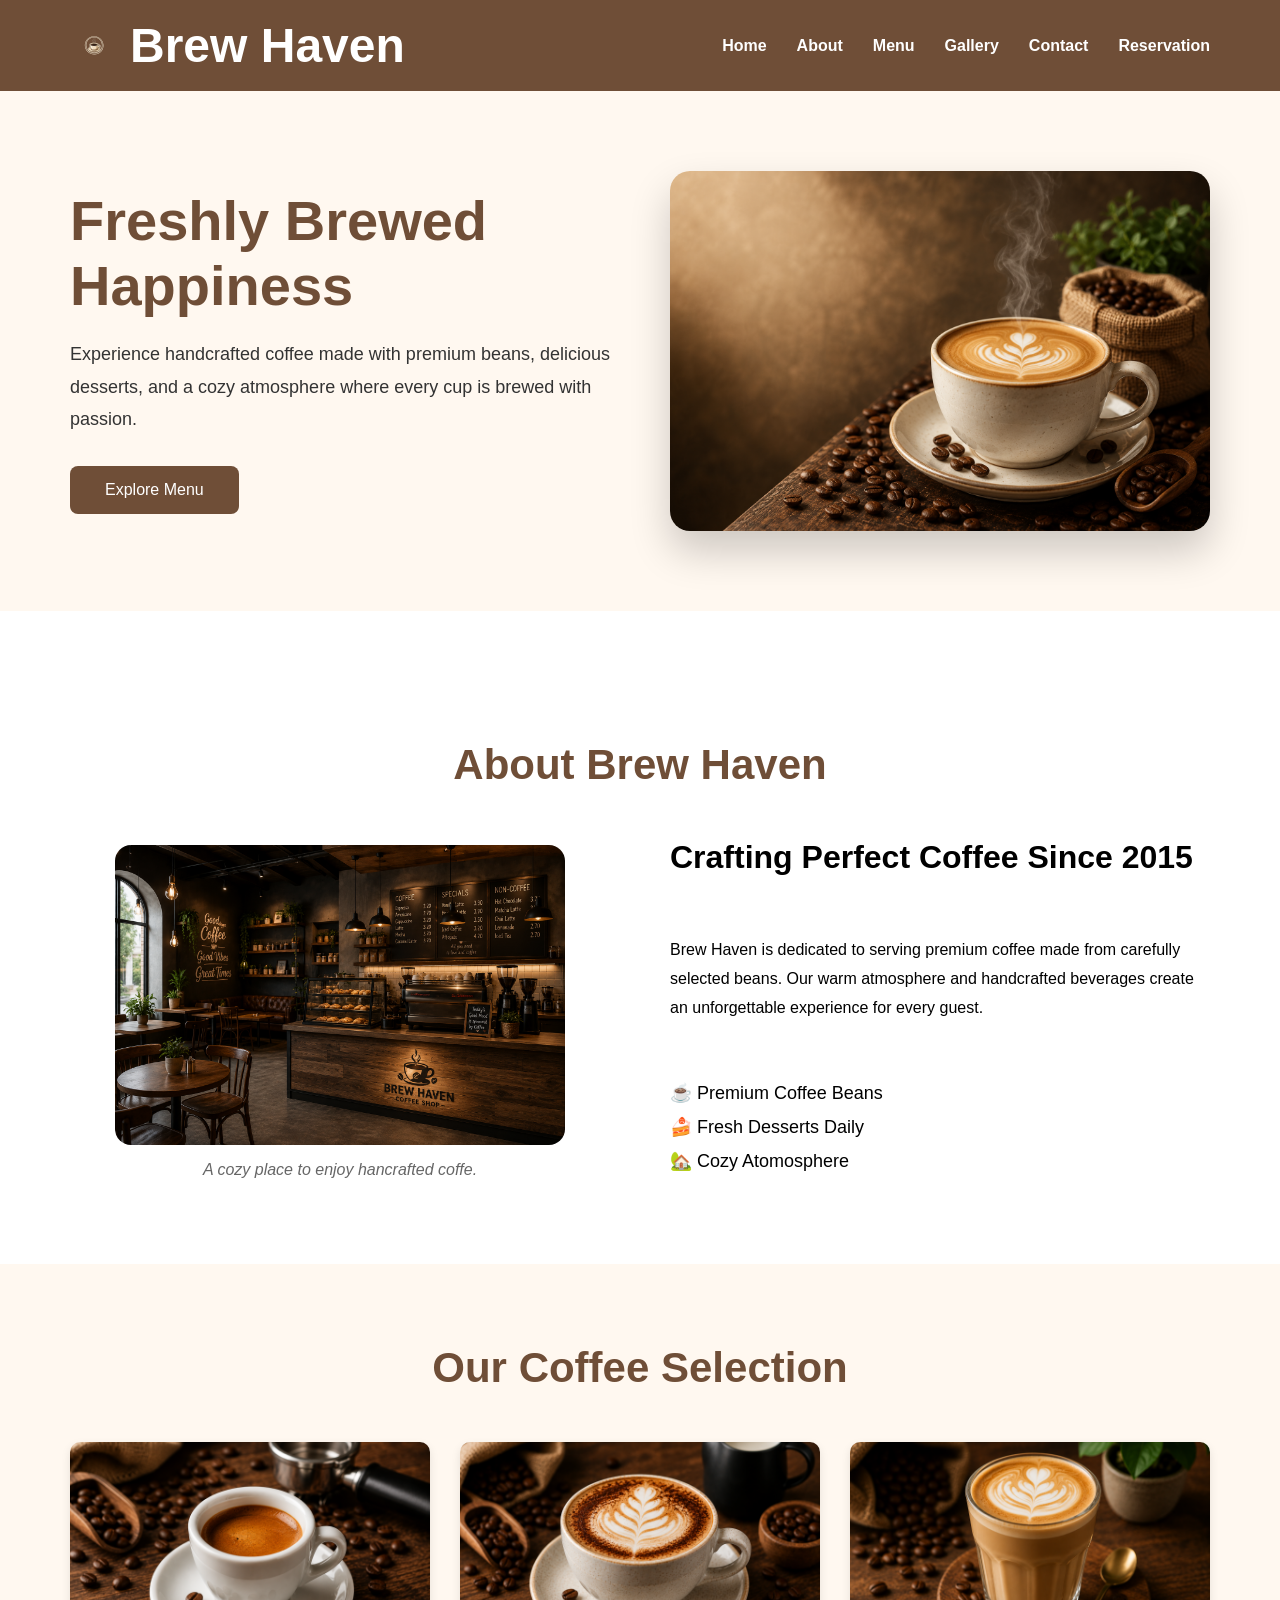
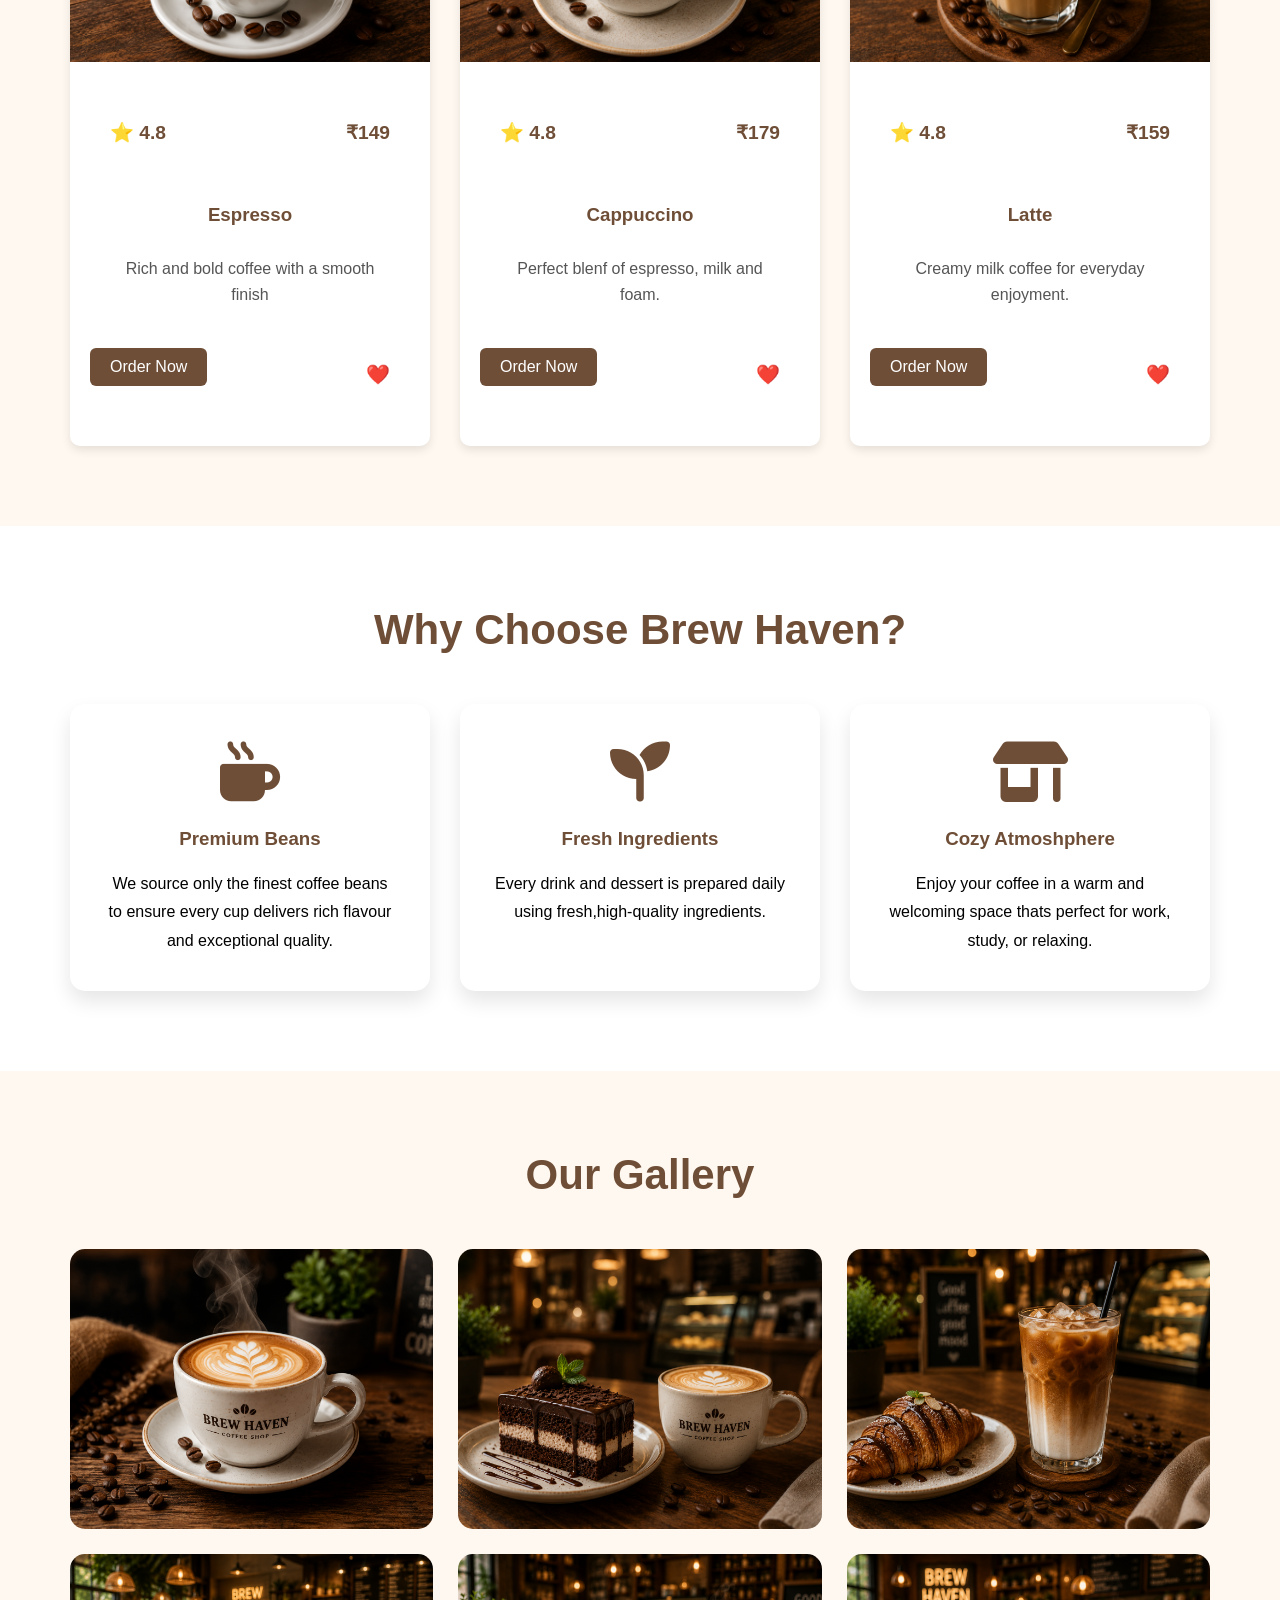
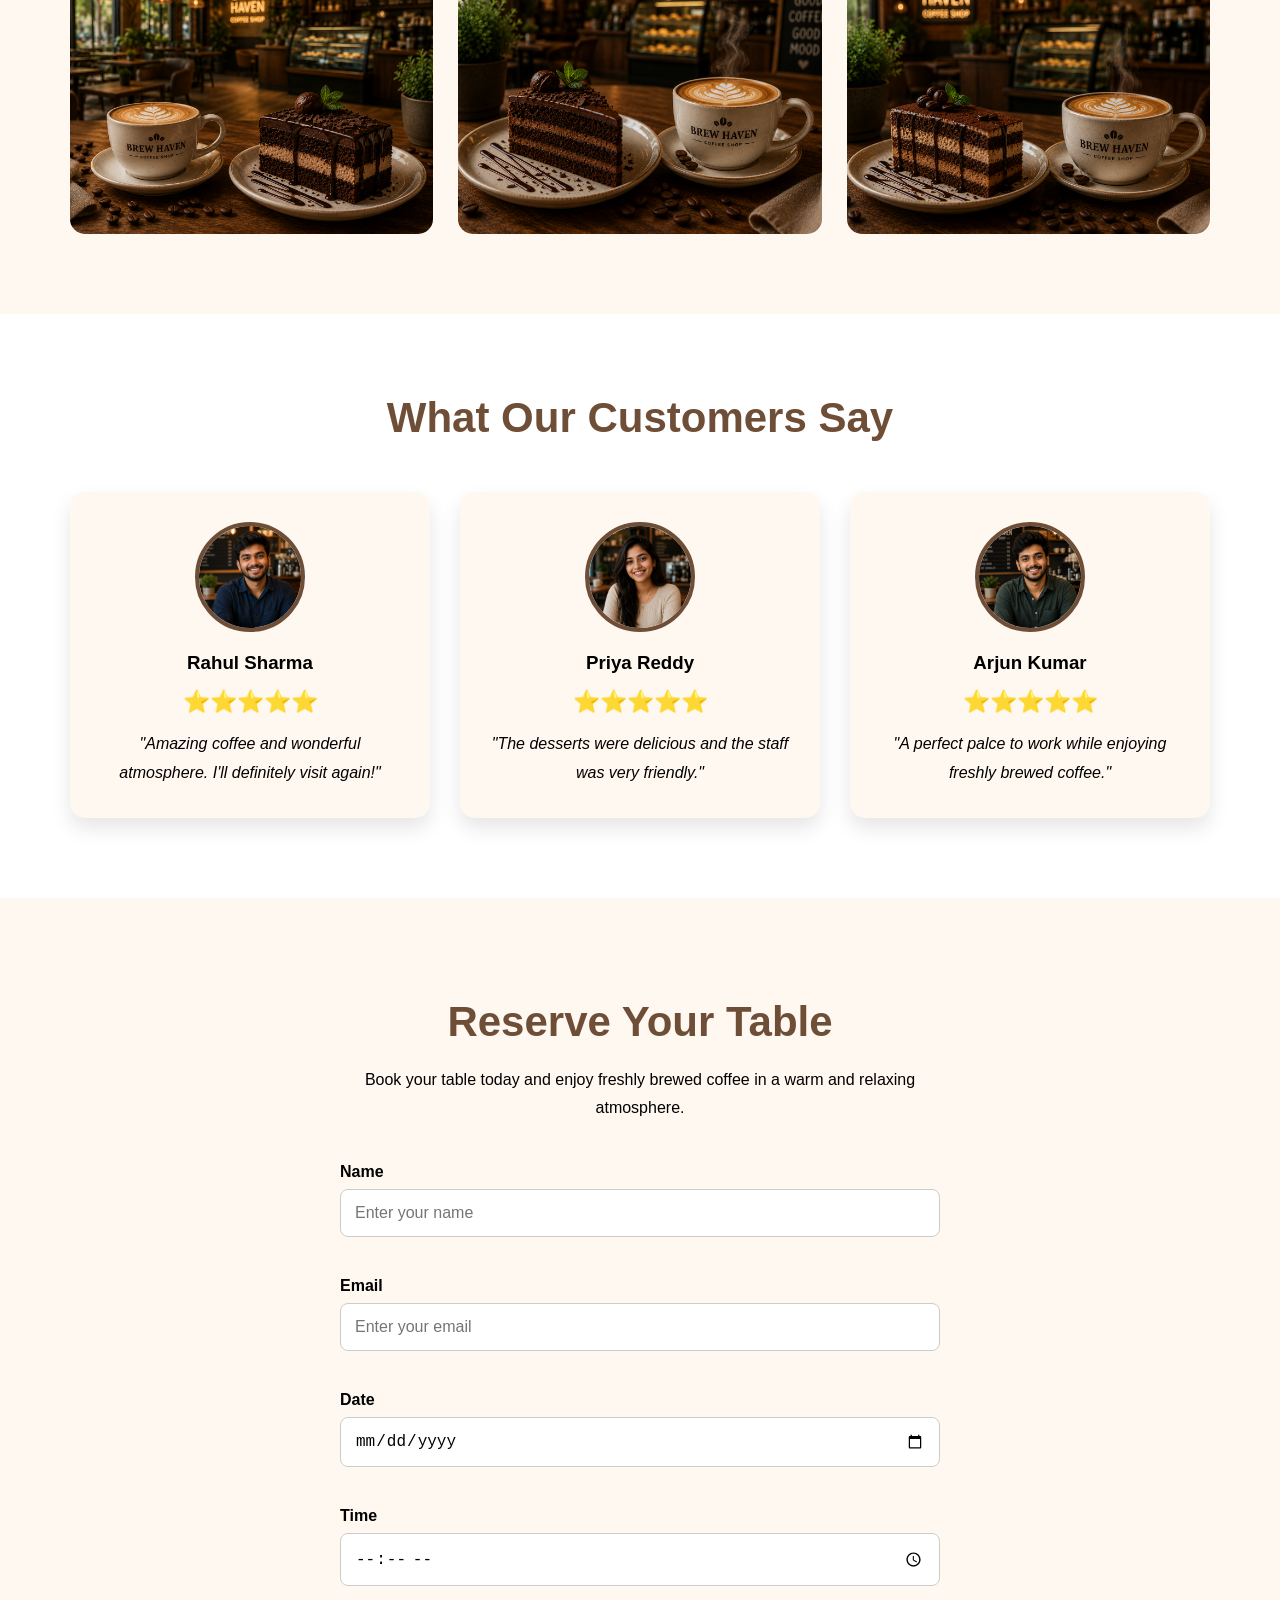
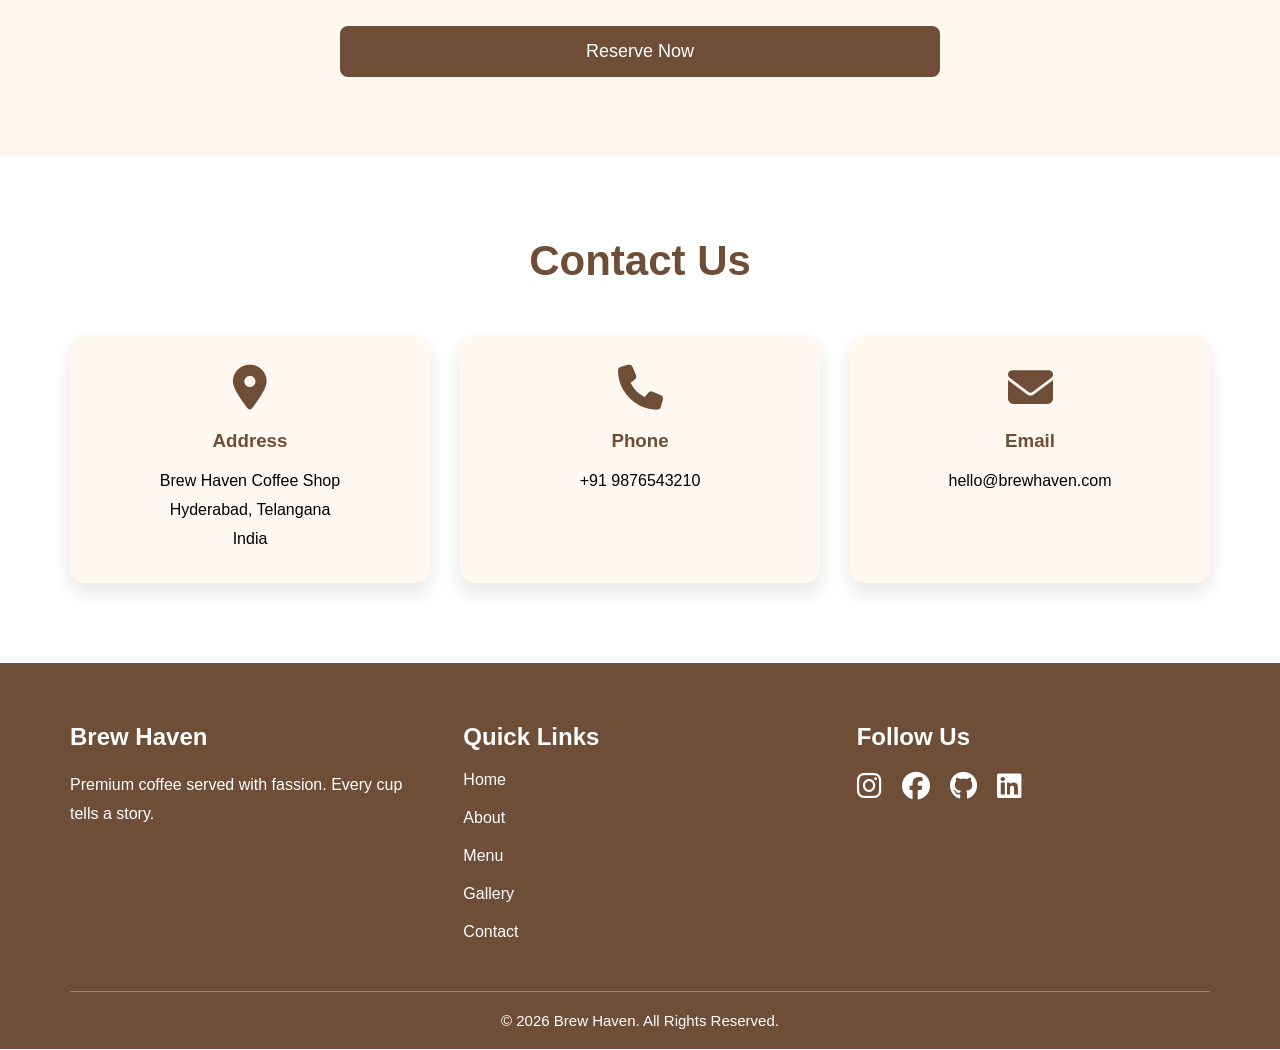
==== commit f669fb26: "feat: Completed Brew Haven v1 responsive coffee shop website" ====
--- a/index.html
+++ b/index.html
@@ -9,7 +9,21 @@
     <meta name="viewport" content="width=device-width, initial-scale=1.0">
 
     <!--Website Title-->
-    <title>Brew Haven | Coffe Shop</title>
+    <title>Brew Haven | Coffee Shop</title>
+
+    <!-- Search Engine Optimization -->
+    <meta name="description"
+        content="Brew Haven is modern coffee shop offering premium coffee, delicious desserts, and a cozy atmosphere.">
+
+    <meta name="keywords"
+        content="Coffee Shop, Brew Haven, Coffee, Espresso, Latte, Cappuccino, Cafe">
+        
+    <meta name="author"
+            content="Posa Karthik">
+
+    <link rel="icon"
+            href="images/logo.png"
+            type="image/png">        
 
     <!--CSS File-->
     <link rel="stylesheet" href="css/style.css"/>
@@ -29,7 +43,8 @@
 
     <header>
         <div class="logo">
-            <h1>☕ Brew Haven</h1>
+            <img src="images/logo.png" alt="Brew Haven Logo"/>
+            <h1>Brew Haven</h1>
         </div>
         <nav>
             <ul>
--- a/css/style.css
+++ b/css/style.css
@@ -36,9 +36,22 @@
     padding: 18px 70px;
 }
 
+.logo{
+    display: flex;
+    align-items: center;
+    gap: 15px;
+}
+
+.logo img{
+    height: 65px;
+    width: 65px;
+    object-fit: contain;
+}
+
 .logo h1{
     color: white;
-    font-size: 32px;
+    font-size: 48px;
+    margin: 0;
 }
 
 /* =======================
@@ -60,7 +73,6 @@
     font-weight: 600;
     transition: 0.3s;
 }
-
 /* =======================
         LOGO
 ======================== */
@@ -75,6 +87,11 @@
     width: 48px;
     height: 48px;
     object-fit:contain;
+    transition: 0.3s;
+}
+
+.logo img:hover{
+    transform: rotate(-8deg) scale(1.08);
 }
 
 /* =======================
@@ -686,23 +703,26 @@
     font-size: 15px;
 }
 /* =======================
-    PAGE PLACEHOLDER
+    PAGE BANNER
 ======================== */
 
 .page-banner{
-    padding: 120px 20px;
-    text-align: center;
-    background-color: var(--light-color);
-}
-
-.page-banner h2{
-    font-size: 48px;
-    color:var(--primary-color);
-    margin-bottom: 20px;
+    padding: 80px 20px;
+    text-align: center;
+    color: white;
+    background-color: #6f4e37;
+}
+
+.page-banner h1{
+    font-size: 2.5rem;
+    margin-bottom: 15px;
 }
 
 .page-banner p{
-    font-size: 20px;
+    font-size: 1.1rem;
+    max-width: 700px;
+    margin: 0 auto;
+    line-height: 1.6;
 }
 
 .footer{
@@ -710,4 +730,235 @@
     color: white;
     text-align: center;
     padding: 20px;
+}
+
+
+/* =======================
+     ABOUT SECTION
+======================== */
+
+.about-section{
+    padding: 80px 20px;
+}
+
+.about-content{
+    display: flex;
+    align-items: center;
+    gap: 40px;
+    flex-wrap: wrap;
+}
+
+.about-text{
+    flex: 1;
+}
+
+.about-text h2{
+    font-size: 2rem;
+    margin-bottom: 20px;
+}
+
+.about-text p{
+    margin-bottom: 15px;
+    line-height: 1.8;
+    color: #555;
+}
+
+.about-image{
+    flex: 1;
+    text-align: center;
+}
+
+.about-image img{
+    width: 100%;
+    max-width: 450px;
+    border: 10px;
+}
+
+
+/* =======================
+     MISSION SECTION
+======================== */
+
+
+.mission-section{
+    background-color: #f9f5f0;
+    padding: 80px 20px;
+    text-align: center;
+}
+
+.mission-section h2{
+    font-size: 2rem;
+    padding-bottom: 20px;
+}
+
+.mission-section p{
+    max-width: 800px;
+    margin: 0 auto;
+    line-height: 1.8;
+    color: #555;
+}
+
+
+/* =======================
+        MENU PAGE
+======================== */
+
+.menu-section{
+    padding: 80px 20px;
+}
+
+.menu-section h2{
+    text-align: center;
+    font-size: 2rem;
+    margin-bottom: 40px;
+}
+
+.menu-grid {
+    display: grid;
+    grid-template-columns: repeat(auto-fit,minmax(300px,1fr));
+    gap: 30px;
+}
+
+.menu-card {
+    background-color: #fff;
+    border-radius: 10px;
+    overflow: hidden;
+    text-align: center;
+    box-shadow:0 4px 10px rgba(0,0,0,0.1);
+    padding-bottom: 20px;
+}
+
+.menu-card img {
+    width: 100%;
+    height: 220px;
+    object-fit: cover;
+}
+
+.menu-card h3 {
+    margin: 20px 0 10px;
+}
+
+.menu-card p{
+    padding: 0 20px;
+    color: #555;
+    line-height: 1.6;
+}
+
+.menu-card span {
+    display: inline-block;
+    margin-top: 15px;
+    font-size: 1.2rem;
+    font-weight: bold;
+    color: #6f4e37;
+}
+
+
+/* =======================
+        GALLERY PAGE
+======================== */
+
+.gallery-page {
+    padding: 80px 20px;
+}
+
+.gallery-page h2 {
+    text-align: center;
+    font-size: 2rem;
+    margin-bottom: 40px;
+}
+
+
+/* =======================
+      CONTACT PAGE
+======================== */
+
+.contact-page{
+    padding: 80px 20px;
+}
+
+.contact-wrapper{
+    display: flex;
+    gap: 40px;
+    align-items: flex-start;
+    flex-wrap: wrap;
+}
+
+.contact-info,
+.contact-form{
+    flex: 1;
+}
+
+.contact-info h2{
+    margin-bottom: 20px;
+    color: var(--primary-color);
+}
+
+.contact-info p{
+    margin-bottom: 18px;
+    line-height: 1.8;
+}
+
+.contact-info i{
+    color: var(--primary-color);
+    margin-right: 10px;
+}
+
+.contact-form input,
+.contact-form textarea{
+    width: 100%;
+    padding: 15px;
+    margin-bottom: 20px;
+    border: 1px solid #ccc;
+    border-radius: 8px;
+    font-size: 16px;
+}
+
+.contact-form textarea {
+    resize: none;
+}
+
+.contact-form button {
+    width: 100%;
+    padding: 15px;
+    background: var(--primary-color);
+    color: white;
+    border: none;
+    border-radius: 8px;
+    cursor: pointer;
+    font-size: 16px;
+}
+
+.contact-form button:hover {
+    background: var(--dark-color);
+}
+
+
+/* =======================
+      RESERVATION PAGE
+======================== */
+
+.reservation-page {
+    padding: 80px 20px;
+}
+
+.reservation-page h2 {
+    text-align: center;
+    margin-bottom: 40px;
+    color: var(--primary-color);
+}
+
+.opening-hours {
+    background: #f9f5f0;
+    padding: 60px 20px;
+    text-align: center;
+}
+
+.opening-hours h2 {
+    color: var(--primary-color);
+    margin-bottom: 20px;
+}
+
+.opening-hours p {
+    margin-bottom: 12px;
+    line-height: 1.8;
 }
--- a/css/responsive.css
+++ b/css/responsive.css
@@ -167,6 +167,10 @@
         max-width: 500px;
     }
 
+
+    .contact-wrapper{
+        flex-direction: column;
+    }
 
     /* =======================
            FOOTER
